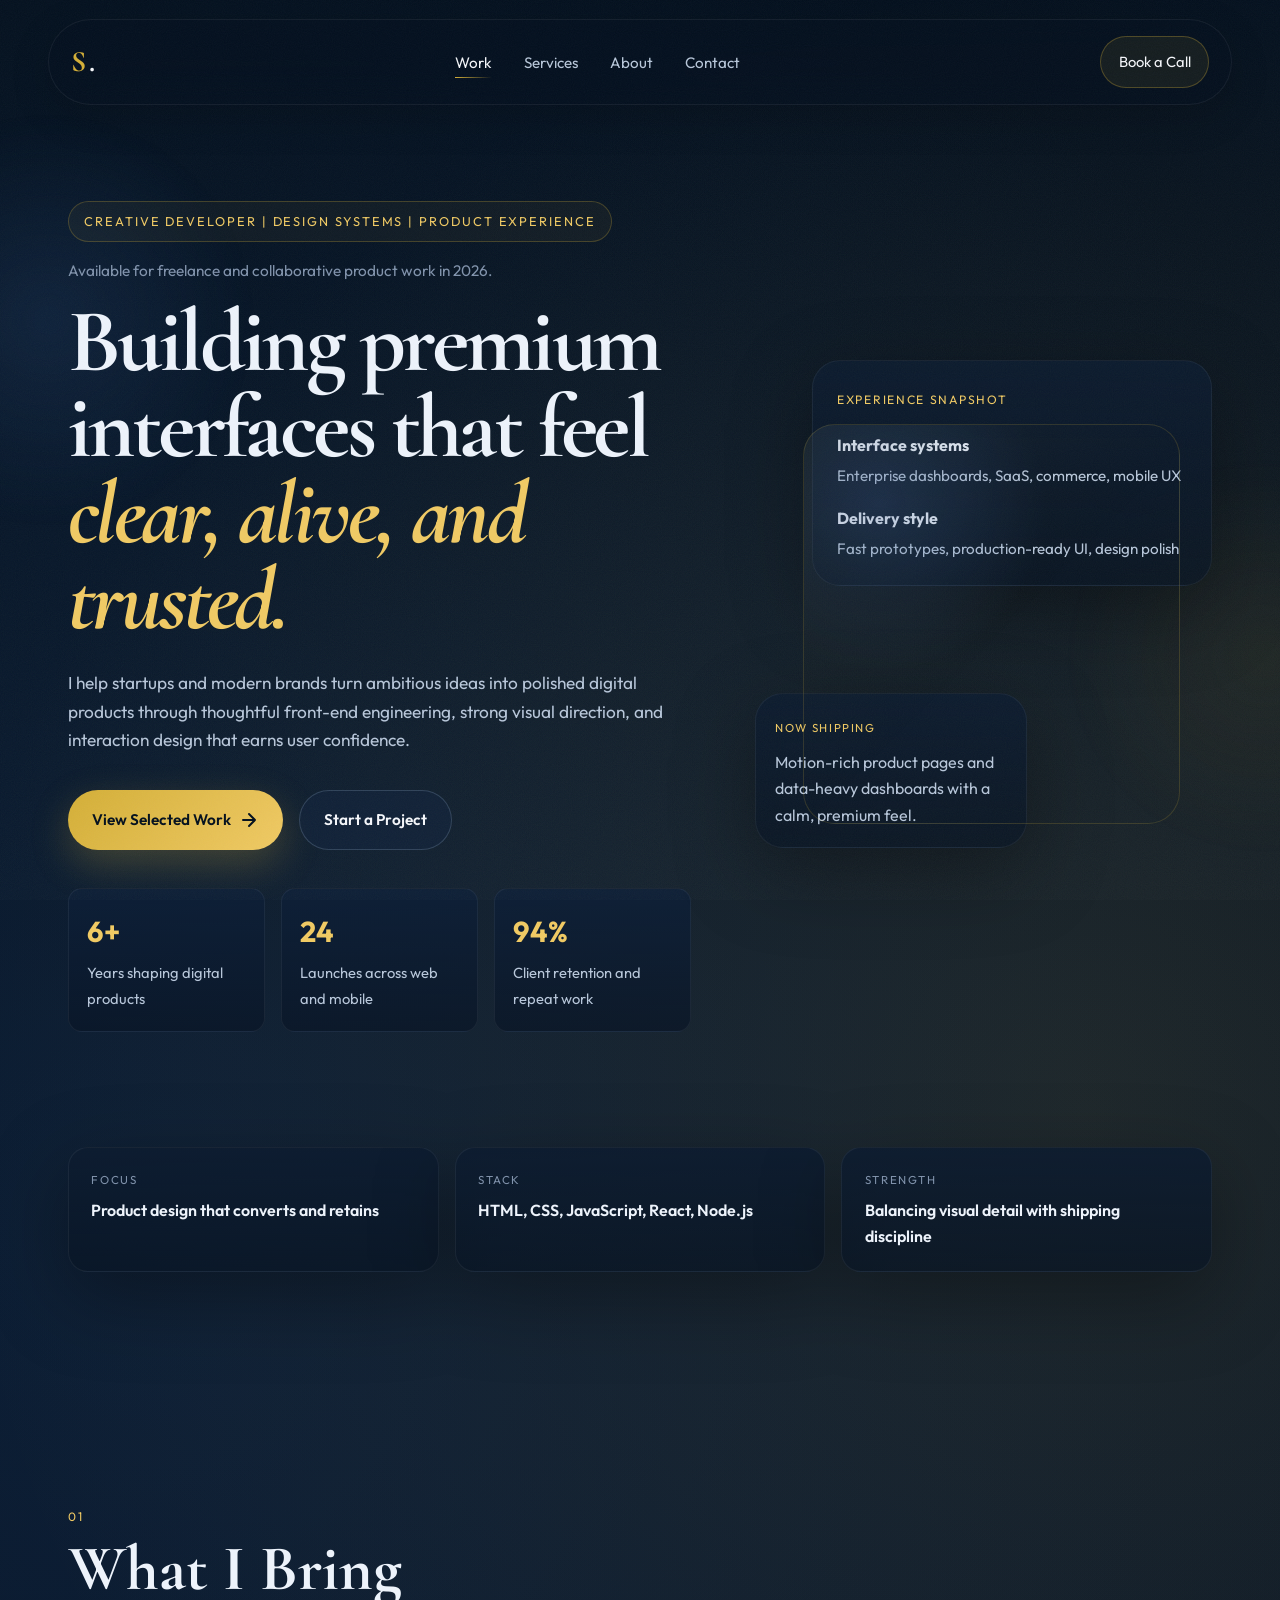
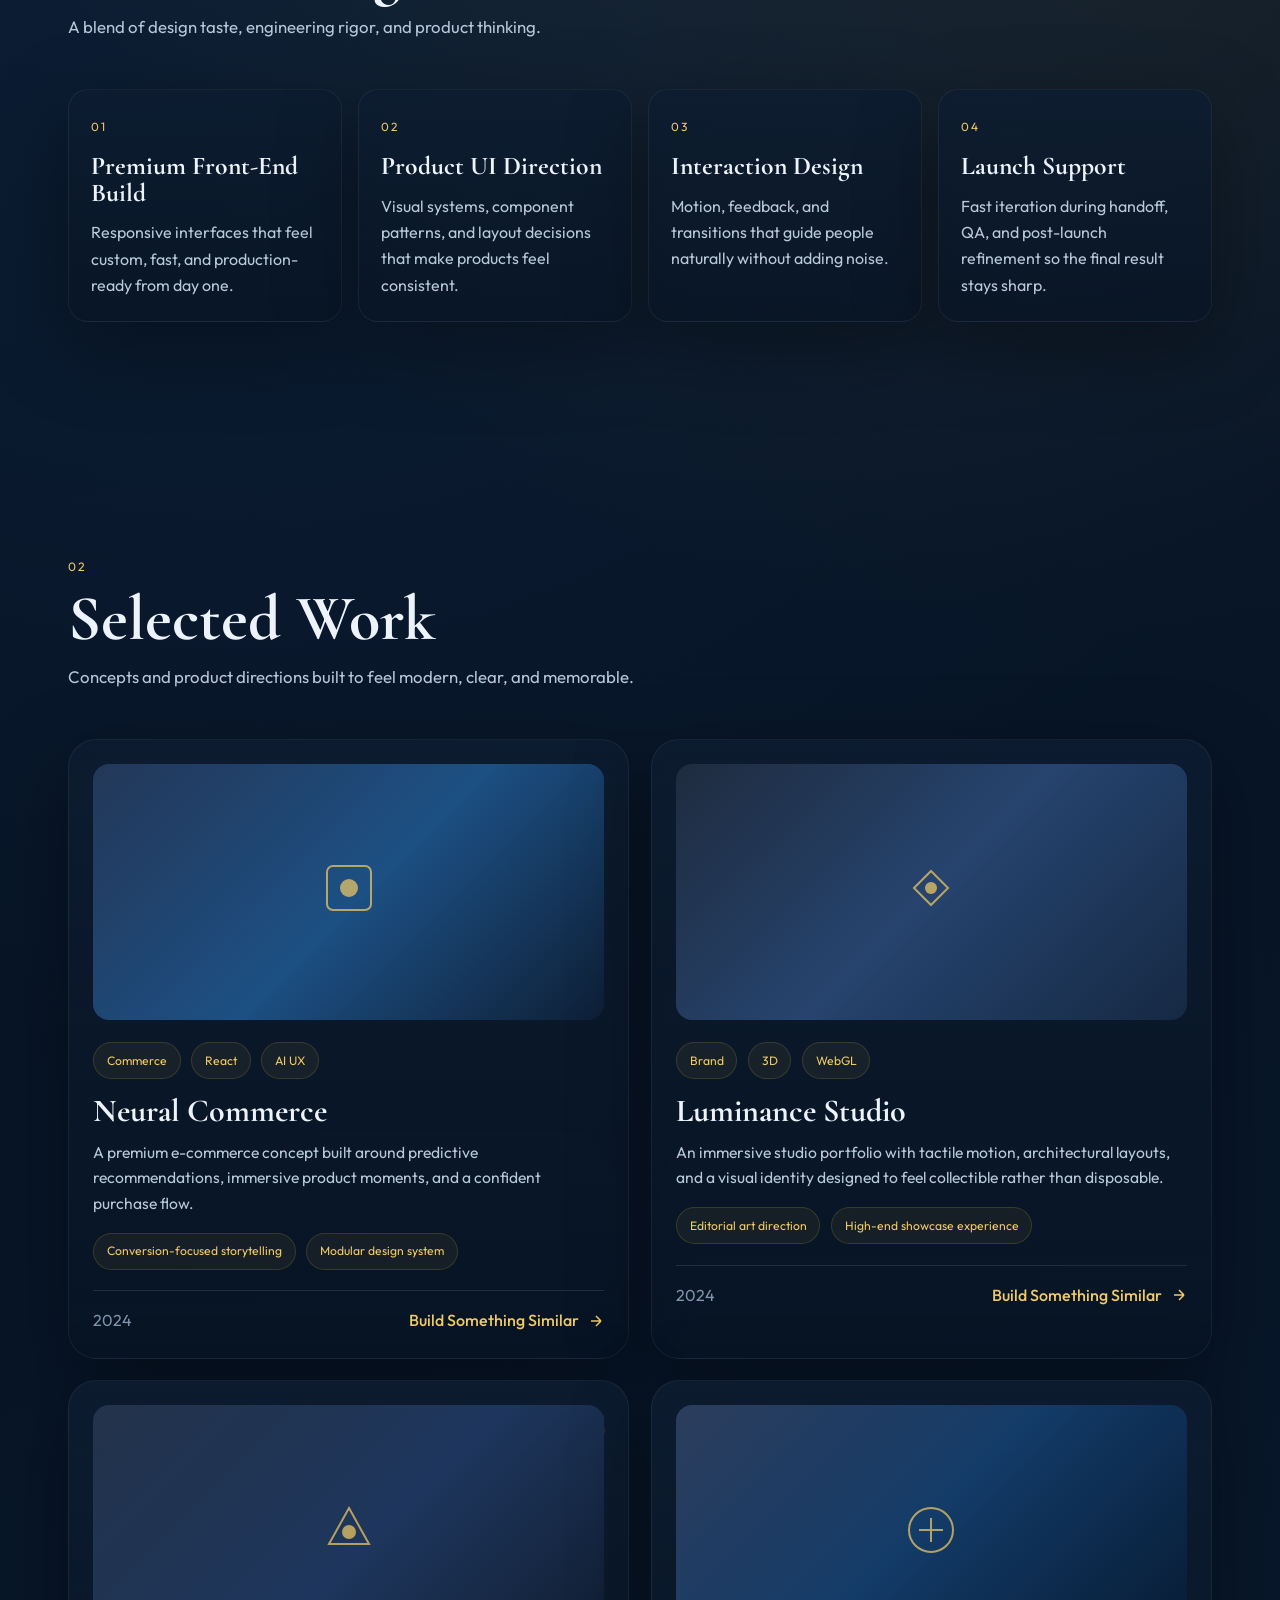
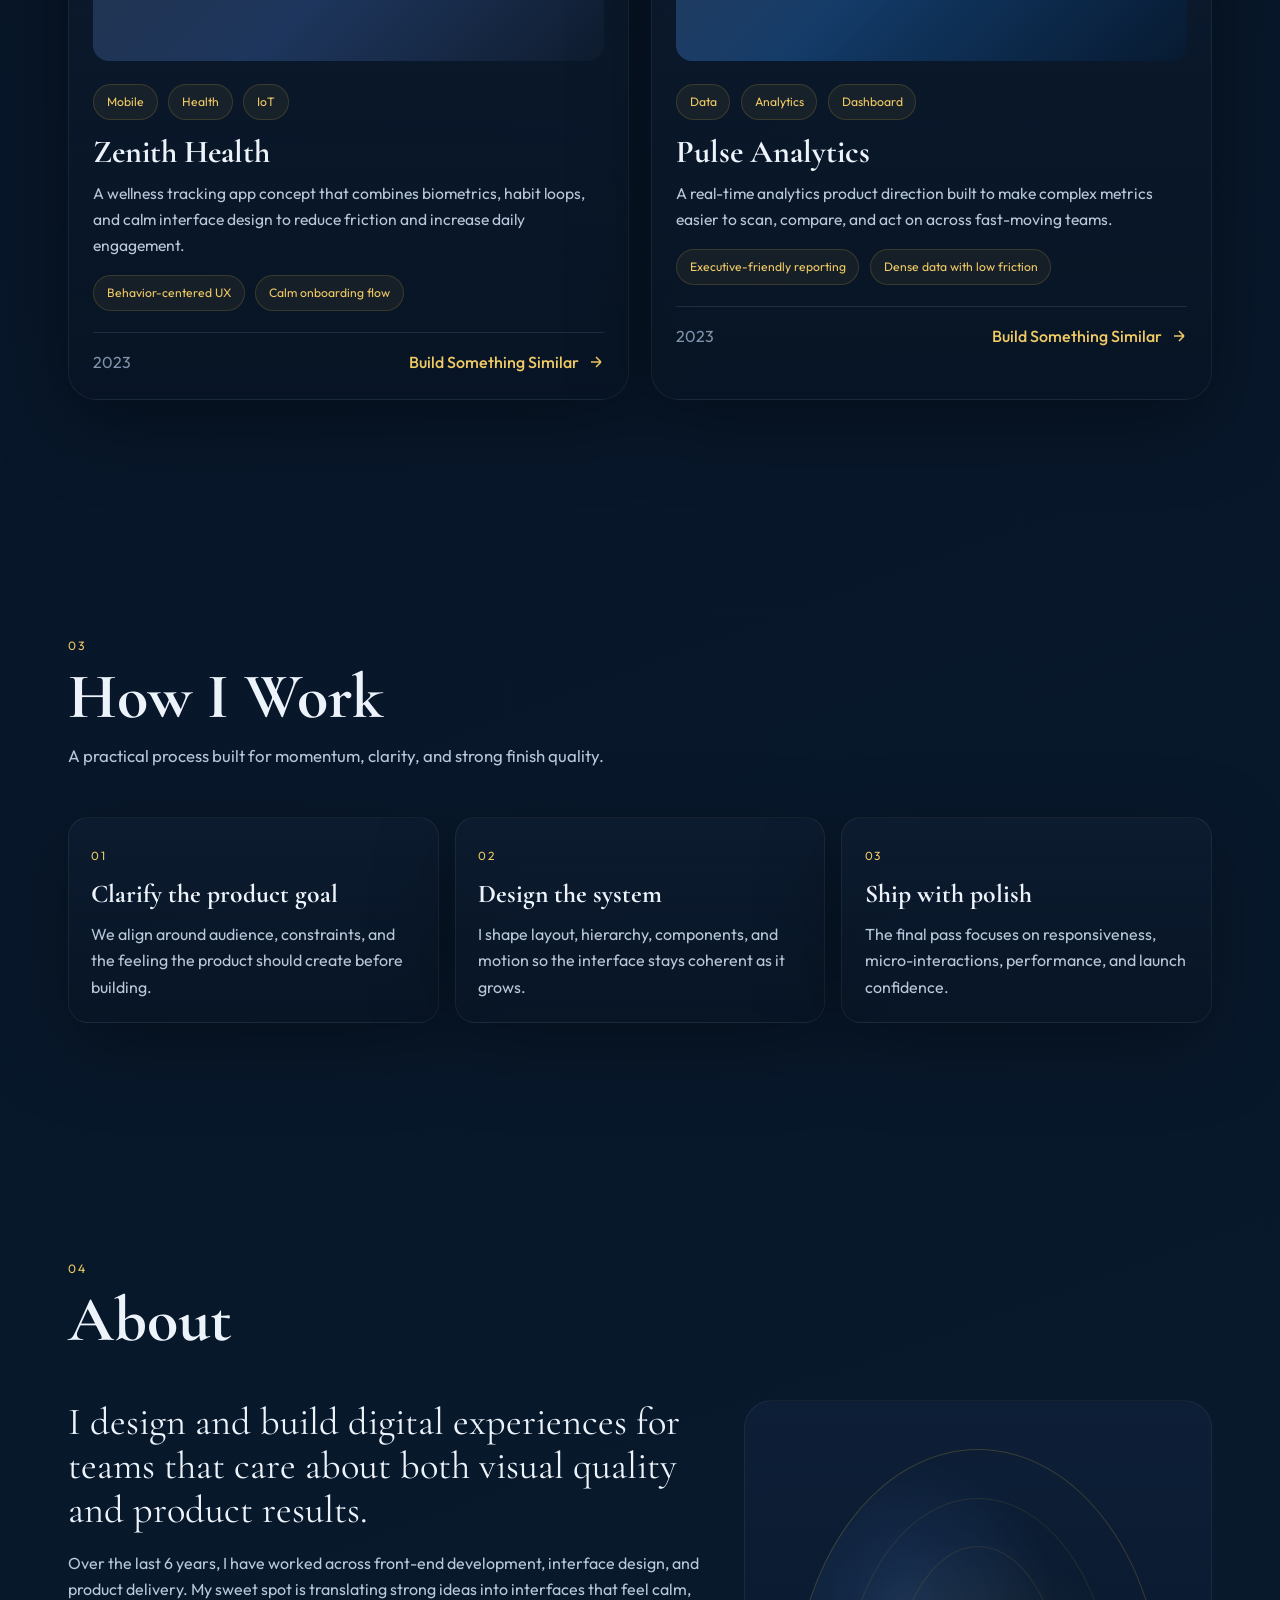
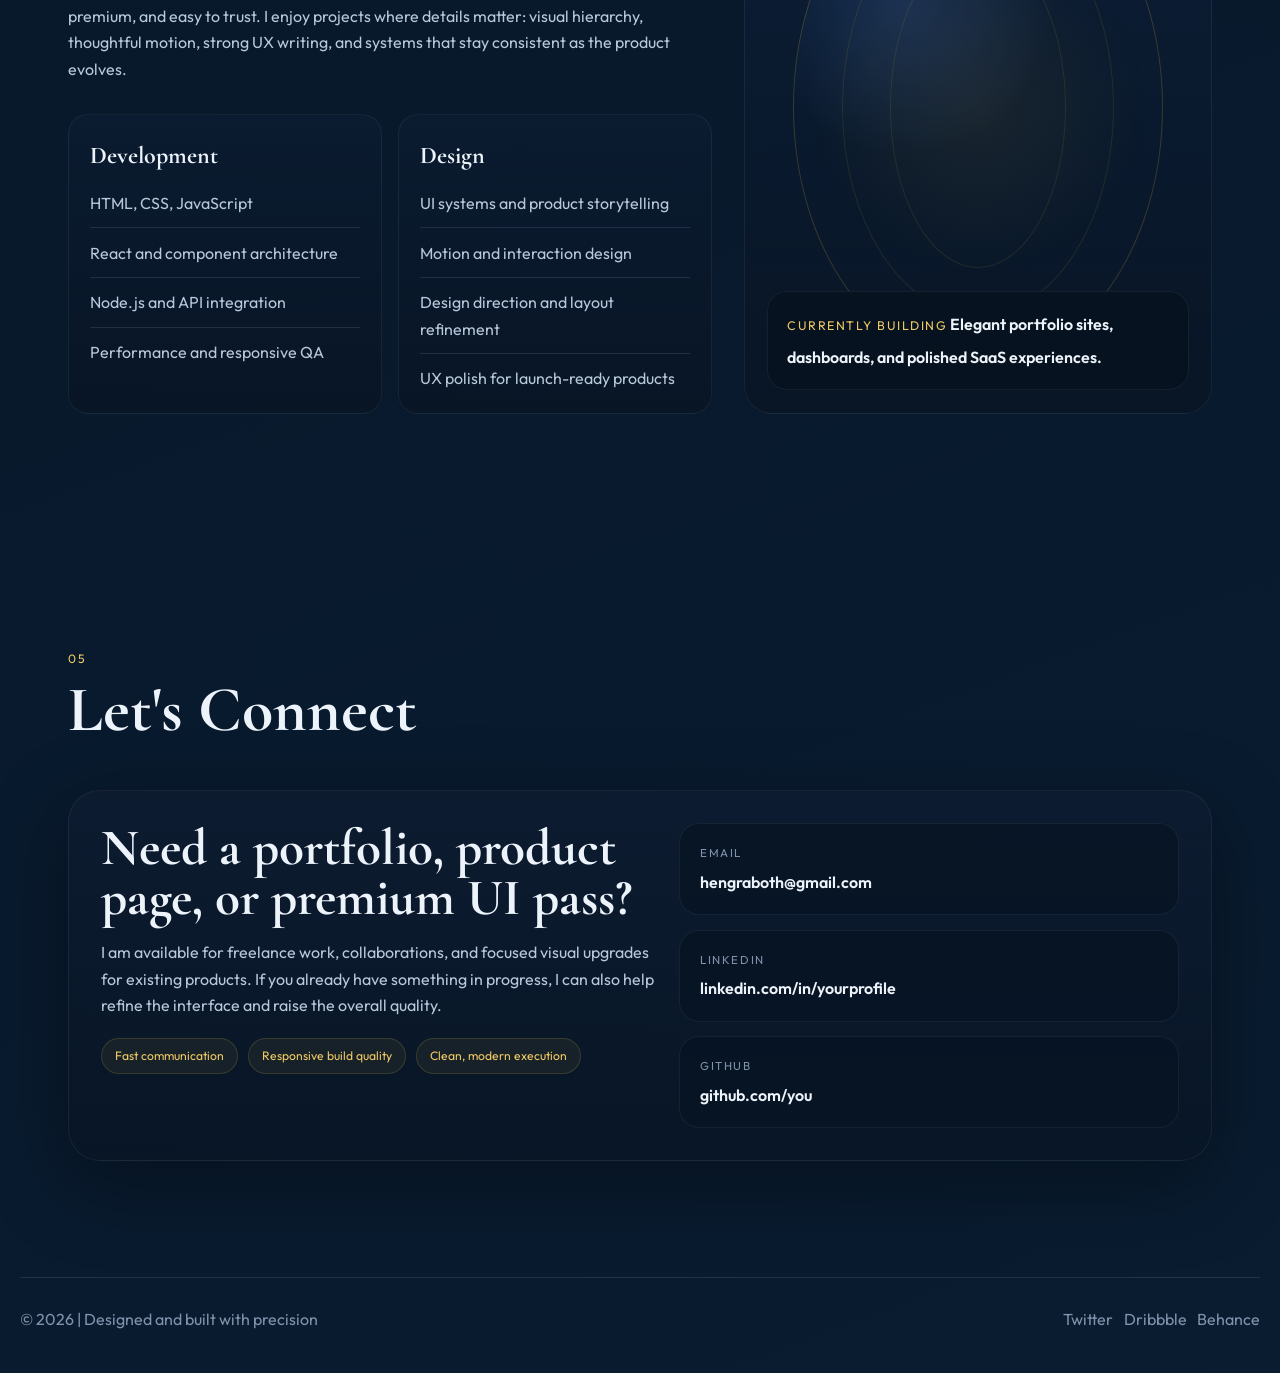
==== index.html @ 54bc2710 "Initial commit" ====
<!DOCTYPE html>
<html lang="en">
<head>
    <meta charset="UTF-8">
    <meta name="viewport" content="width=device-width, initial-scale=1.0">
    <meta
        name="description"
        content="Portfolio for a creative developer focused on premium digital products, visual systems, and high-trust product experiences."
    >
    <title>Portfolio | Creative Developer</title>
    <link rel="stylesheet" href="styles.css">
    <link rel="preconnect" href="https://fonts.googleapis.com">
    <link rel="preconnect" href="https://fonts.gstatic.com" crossorigin>
    <link href="https://fonts.googleapis.com/css2?family=Cormorant+Garamond:wght@400;500;600;700&family=Outfit:wght@300;400;500;600;700&display=swap" rel="stylesheet">
</head>
<body>
    <a class="skip-link" href="#work">Skip to content</a>

    <div class="grain-overlay" aria-hidden="true"></div>
    <div class="cursor-glow" aria-hidden="true"></div>
    <div class="page-orb orb-left" aria-hidden="true"></div>
    <div class="page-orb orb-right" aria-hidden="true"></div>

    <header class="site-header">
        <nav class="nav" aria-label="Primary">
            <a href="#top" class="nav-logo" aria-label="Portfolio home">
                <span class="logo-initial">S</span>
                <span class="logo-dot">.</span>
            </a>
            <ul class="nav-links">
                <li><a href="#work">Work</a></li>
                <li><a href="#services">Services</a></li>
                <li><a href="#about">About</a></li>
                <li><a href="#contact">Contact</a></li>
            </ul>
            <a href="mailto:hello@example.com" class="nav-cta">Book a Call</a>
        </nav>
    </header>

    <main id="top">
        <section class="hero">
            <div class="hero-content">
                <div class="hero-label">Creative Developer | Design Systems | Product Experience</div>
                <p class="hero-kicker">Available for freelance and collaborative product work in 2026.</p>
                <h1 class="hero-title">
                    <span class="title-line">Building premium</span>
                    <span class="title-line">interfaces that feel</span>
                    <span class="title-line title-accent">clear, alive, and trusted.</span>
                </h1>
                <p class="hero-description">
                    I help startups and modern brands turn ambitious ideas into polished digital products
                    through thoughtful front-end engineering, strong visual direction, and interaction design
                    that earns user confidence.
                </p>
                <div class="hero-cta">
                    <a href="#work" class="btn-primary">
                        <span>View Selected Work</span>
                        <svg width="20" height="20" viewBox="0 0 20 20" fill="none" aria-hidden="true">
                            <path d="M4 10H16M16 10L10 4M16 10L10 16" stroke="currentColor" stroke-width="2" stroke-linecap="round"/>
                        </svg>
                    </a>
                    <a href="#contact" class="btn-secondary">Start a Project</a>
                </div>
                <div class="hero-highlights">
                    <div class="hero-stat">
                        <strong class="stat-value" data-count="6">6+</strong>
                        <span class="stat-label">Years shaping digital products</span>
                    </div>
                    <div class="hero-stat">
                        <strong class="stat-value" data-count="24">24</strong>
                        <span class="stat-label">Launches across web and mobile</span>
                    </div>
                    <div class="hero-stat">
                        <strong class="stat-value" data-count="94">94%</strong>
                        <span class="stat-label">Client retention and repeat work</span>
                    </div>
                </div>
            </div>

            <div class="hero-visual" aria-hidden="true">
                <div class="hero-panel panel-main">
                    <span class="panel-label">Experience Snapshot</span>
                    <div class="panel-metrics">
                        <div>
                            <strong>Interface systems</strong>
                            <span>Enterprise dashboards, SaaS, commerce, mobile UX</span>
                        </div>
                        <div>
                            <strong>Delivery style</strong>
                            <span>Fast prototypes, production-ready UI, design polish</span>
                        </div>
                    </div>
                </div>
                <div class="hero-panel panel-note">
                    <span class="note-pill">Now shipping</span>
                    <p>Motion-rich product pages and data-heavy dashboards with a calm, premium feel.</p>
                </div>
                <div class="hero-ring"></div>
            </div>
        </section>

        <section class="trust-strip" aria-label="Proof points">
            <div class="trust-item">
                <span class="trust-label">Focus</span>
                <strong>Product design that converts and retains</strong>
            </div>
            <div class="trust-item">
                <span class="trust-label">Stack</span>
                <strong>HTML, CSS, JavaScript, React, Node.js</strong>
            </div>
            <div class="trust-item">
                <span class="trust-label">Strength</span>
                <strong>Balancing visual detail with shipping discipline</strong>
            </div>
        </section>

        <section id="services" class="services">
            <div class="section-header">
                <span class="section-number">01</span>
                <h2 class="section-title">What I Bring</h2>
                <p class="section-subtitle">A blend of design taste, engineering rigor, and product thinking.</p>
            </div>

            <div class="services-grid">
                <article class="service-card">
                    <span class="service-index">01</span>
                    <h3>Premium Front-End Build</h3>
                    <p>Responsive interfaces that feel custom, fast, and production-ready from day one.</p>
                </article>
                <article class="service-card">
                    <span class="service-index">02</span>
                    <h3>Product UI Direction</h3>
                    <p>Visual systems, component patterns, and layout decisions that make products feel consistent.</p>
                </article>
                <article class="service-card">
                    <span class="service-index">03</span>
                    <h3>Interaction Design</h3>
                    <p>Motion, feedback, and transitions that guide people naturally without adding noise.</p>
                </article>
                <article class="service-card">
                    <span class="service-index">04</span>
                    <h3>Launch Support</h3>
                    <p>Fast iteration during handoff, QA, and post-launch refinement so the final result stays sharp.</p>
                </article>
            </div>
        </section>

        <section id="work" class="projects">
            <div class="section-header">
                <span class="section-number">02</span>
                <h2 class="section-title">Selected Work</h2>
                <p class="section-subtitle">Concepts and product directions built to feel modern, clear, and memorable.</p>
            </div>

            <div class="projects-grid">
                <article class="project-card" data-tilt>
                    <div class="project-spotlight" aria-hidden="true"></div>
                    <div class="project-number">001</div>
                    <div class="project-image">
                        <div class="project-img-placeholder img-gradient-1">
                            <div class="img-overlay" aria-hidden="true">
                                <svg width="68" height="68" viewBox="0 0 68 68" fill="none">
                                    <rect x="12" y="12" width="44" height="44" rx="6" stroke="currentColor" stroke-width="2"/>
                                    <circle cx="34" cy="34" r="9" fill="currentColor"/>
                                </svg>
                            </div>
                        </div>
                    </div>
                    <div class="project-content">
                        <div class="project-tags">
                            <span class="tag">Commerce</span>
                            <span class="tag">React</span>
                            <span class="tag">AI UX</span>
                        </div>
                        <h3 class="project-title">Neural Commerce</h3>
                        <p class="project-description">
                            A premium e-commerce concept built around predictive recommendations, immersive product moments,
                            and a confident purchase flow.
                        </p>
                        <div class="project-impact">
                            <span>Conversion-focused storytelling</span>
                            <span>Modular design system</span>
                        </div>
                        <div class="project-meta">
                            <span class="project-year">2024</span>
                            <a href="#contact" class="project-link">
                                <span>Build Something Similar</span>
                                <svg width="16" height="16" viewBox="0 0 16 16" fill="none" aria-hidden="true">
                                    <path d="M3 8H13M13 8L8 3M13 8L8 13" stroke="currentColor" stroke-width="1.5"/>
                                </svg>
                            </a>
                        </div>
                    </div>
                </article>

                <article class="project-card" data-tilt>
                    <div class="project-spotlight" aria-hidden="true"></div>
                    <div class="project-number">002</div>
                    <div class="project-image">
                        <div class="project-img-placeholder img-gradient-2">
                            <div class="img-overlay" aria-hidden="true">
                                <svg width="68" height="68" viewBox="0 0 68 68" fill="none">
                                    <path d="M17 34L34 17L51 34L34 51L17 34Z" stroke="currentColor" stroke-width="2"/>
                                    <circle cx="34" cy="34" r="6" fill="currentColor"/>
                                </svg>
                            </div>
                        </div>
                    </div>
                    <div class="project-content">
                        <div class="project-tags">
                            <span class="tag">Brand</span>
                            <span class="tag">3D</span>
                            <span class="tag">WebGL</span>
                        </div>
                        <h3 class="project-title">Luminance Studio</h3>
                        <p class="project-description">
                            An immersive studio portfolio with tactile motion, architectural layouts, and a visual identity
                            designed to feel collectible rather than disposable.
                        </p>
                        <div class="project-impact">
                            <span>Editorial art direction</span>
                            <span>High-end showcase experience</span>
                        </div>
                        <div class="project-meta">
                            <span class="project-year">2024</span>
                            <a href="#contact" class="project-link">
                                <span>Build Something Similar</span>
                                <svg width="16" height="16" viewBox="0 0 16 16" fill="none" aria-hidden="true">
                                    <path d="M3 8H13M13 8L8 3M13 8L8 13" stroke="currentColor" stroke-width="1.5"/>
                                </svg>
                            </a>
                        </div>
                    </div>
                </article>

                <article class="project-card" data-tilt>
                    <div class="project-spotlight" aria-hidden="true"></div>
                    <div class="project-number">003</div>
                    <div class="project-image">
                        <div class="project-img-placeholder img-gradient-3">
                            <div class="img-overlay" aria-hidden="true">
                                <svg width="68" height="68" viewBox="0 0 68 68" fill="none">
                                    <polygon points="34,12 54,48 14,48" stroke="currentColor" stroke-width="2" fill="none"/>
                                    <circle cx="34" cy="36" r="7" fill="currentColor"/>
                                </svg>
                            </div>
                        </div>
                    </div>
                    <div class="project-content">
                        <div class="project-tags">
                            <span class="tag">Mobile</span>
                            <span class="tag">Health</span>
                            <span class="tag">IoT</span>
                        </div>
                        <h3 class="project-title">Zenith Health</h3>
                        <p class="project-description">
                            A wellness tracking app concept that combines biometrics, habit loops, and calm interface design
                            to reduce friction and increase daily engagement.
                        </p>
                        <div class="project-impact">
                            <span>Behavior-centered UX</span>
                            <span>Calm onboarding flow</span>
                        </div>
                        <div class="project-meta">
                            <span class="project-year">2023</span>
                            <a href="#contact" class="project-link">
                                <span>Build Something Similar</span>
                                <svg width="16" height="16" viewBox="0 0 16 16" fill="none" aria-hidden="true">
                                    <path d="M3 8H13M13 8L8 3M13 8L8 13" stroke="currentColor" stroke-width="1.5"/>
                                </svg>
                            </a>
                        </div>
                    </div>
                </article>

                <article class="project-card" data-tilt>
                    <div class="project-spotlight" aria-hidden="true"></div>
                    <div class="project-number">004</div>
                    <div class="project-image">
                        <div class="project-img-placeholder img-gradient-4">
                            <div class="img-overlay" aria-hidden="true">
                                <svg width="68" height="68" viewBox="0 0 68 68" fill="none">
                                    <circle cx="34" cy="34" r="22" stroke="currentColor" stroke-width="2"/>
                                    <path d="M22 34H46M34 22V46" stroke="currentColor" stroke-width="2"/>
                                </svg>
                            </div>
                        </div>
                    </div>
                    <div class="project-content">
                        <div class="project-tags">
                            <span class="tag">Data</span>
                            <span class="tag">Analytics</span>
                            <span class="tag">Dashboard</span>
                        </div>
                        <h3 class="project-title">Pulse Analytics</h3>
                        <p class="project-description">
                            A real-time analytics product direction built to make complex metrics easier to scan,
                            compare, and act on across fast-moving teams.
                        </p>
                        <div class="project-impact">
                            <span>Executive-friendly reporting</span>
                            <span>Dense data with low friction</span>
                        </div>
                        <div class="project-meta">
                            <span class="project-year">2023</span>
                            <a href="#contact" class="project-link">
                                <span>Build Something Similar</span>
                                <svg width="16" height="16" viewBox="0 0 16 16" fill="none" aria-hidden="true">
                                    <path d="M3 8H13M13 8L8 3M13 8L8 13" stroke="currentColor" stroke-width="1.5"/>
                                </svg>
                            </a>
                        </div>
                    </div>
                </article>
            </div>
        </section>

        <section class="process">
            <div class="section-header">
                <span class="section-number">03</span>
                <h2 class="section-title">How I Work</h2>
                <p class="section-subtitle">A practical process built for momentum, clarity, and strong finish quality.</p>
            </div>

            <div class="process-grid">
                <article class="process-step">
                    <span class="process-number">01</span>
                    <h3>Clarify the product goal</h3>
                    <p>We align around audience, constraints, and the feeling the product should create before building.</p>
                </article>
                <article class="process-step">
                    <span class="process-number">02</span>
                    <h3>Design the system</h3>
                    <p>I shape layout, hierarchy, components, and motion so the interface stays coherent as it grows.</p>
                </article>
                <article class="process-step">
                    <span class="process-number">03</span>
                    <h3>Ship with polish</h3>
                    <p>The final pass focuses on responsiveness, micro-interactions, performance, and launch confidence.</p>
                </article>
            </div>
        </section>

        <section id="about" class="about">
            <div class="section-header">
                <span class="section-number">04</span>
                <h2 class="section-title">About</h2>
            </div>

            <div class="about-content">
                <div class="about-text">
                    <p class="about-intro">
                        I design and build digital experiences for teams that care about both visual quality and product results.
                    </p>
                    <p class="about-body">
                        Over the last 6 years, I have worked across front-end development, interface design, and product delivery.
                        My sweet spot is translating strong ideas into interfaces that feel calm, premium, and easy to trust.
                        I enjoy projects where details matter: visual hierarchy, thoughtful motion, strong UX writing, and systems
                        that stay consistent as the product evolves.
                    </p>
                    <div class="about-skills">
                        <div class="skill-category">
                            <h3>Development</h3>
                            <ul>
                                <li>HTML, CSS, JavaScript</li>
                                <li>React and component architecture</li>
                                <li>Node.js and API integration</li>
                                <li>Performance and responsive QA</li>
                            </ul>
                        </div>
                        <div class="skill-category">
                            <h3>Design</h3>
                            <ul>
                                <li>UI systems and product storytelling</li>
                                <li>Motion and interaction design</li>
                                <li>Design direction and layout refinement</li>
                                <li>UX polish for launch-ready products</li>
                            </ul>
                        </div>
                    </div>
                </div>
                <div class="about-visual" aria-hidden="true">
                    <div class="about-decoration"></div>
                    <div class="about-note">
                        <span>Currently building</span>
                        <strong>Elegant portfolio sites, dashboards, and polished SaaS experiences.</strong>
                    </div>
                </div>
            </div>
        </section>

        <section id="contact" class="contact">
            <div class="section-header">
                <span class="section-number">05</span>
                <h2 class="section-title">Let&apos;s Connect</h2>
            </div>

            <div class="contact-shell">
                <div class="contact-content">
                    <div class="contact-text">
                        <h3 class="contact-headline">Need a portfolio, product page, or premium UI pass?</h3>
                        <p class="contact-description">
                            I am available for freelance work, collaborations, and focused visual upgrades for existing products.
                            If you already have something in progress, I can also help refine the interface and raise the overall quality.
                        </p>
                        <div class="contact-badges">
                            <span>Fast communication</span>
                            <span>Responsive build quality</span>
                            <span>Clean, modern execution</span>
                        </div>
                    </div>

                    <div class="contact-links">
                        <a href="mailto:hello@example.com" class="contact-link">
                            <span class="contact-label">Email</span>
                            <span class="contact-value">hengraboth@gmail.com</span>
                        </a>
                        <a href="https://www.linkedin.com/" class="contact-link" target="_blank" rel="noreferrer">
                            <span class="contact-label">LinkedIn</span>
                            <span class="contact-value">linkedin.com/in/yourprofile</span>
                        </a>
                        <a href="https://github.com/" class="contact-link" target="_blank" rel="noreferrer">
                            <span class="contact-label">GitHub</span>
                            <span class="contact-value">github.com/you</span>
                        </a>
                    </div>
                </div>
            </div>
        </section>
    </main>

    <footer class="footer">
        <div class="footer-content">
            <p class="footer-text">
                &copy; <span id="currentYear">2026</span> | Designed and built with precision
            </p>
            <div class="footer-links">
                <a href="https://x.com/" target="_blank" rel="noreferrer">Twitter</a>
                <a href="https://dribbble.com/" target="_blank" rel="noreferrer">Dribbble</a>
                <a href="https://www.behance.net/" target="_blank" rel="noreferrer">Behance</a>
            </div>
        </div>
    </footer>

    <script src="app.js"></script>
</body>
</html>
---- styles.css ----
:root {
    --navy-deepest: #04101d;
    --navy-dark: #0a1728;
    --navy-mid: #10233f;
    --navy-light: #183760;
    --navy-lighter: #295084;
    --gold: #d4af37;
    --gold-light: #f0ca64;
    --gold-soft: rgba(212, 175, 55, 0.18);
    --white: #f5f7fb;
    --text-primary: #edf3fb;
    --text-secondary: #b8c7da;
    --text-tertiary: #8193ac;
    --line: rgba(121, 147, 182, 0.2);
    --panel: rgba(8, 21, 38, 0.72);
    --panel-strong: rgba(12, 28, 49, 0.88);
    --shadow: 0 24px 80px rgba(0, 0, 0, 0.34);
    --radius-lg: 28px;
    --radius-md: 20px;
    --radius-sm: 14px;
    --container-max: 1240px;
    --section-padding: clamp(4.5rem, 9vw, 8rem);
    --ease-smooth: cubic-bezier(0.22, 1, 0.36, 1);
}

* {
    box-sizing: border-box;
    margin: 0;
    padding: 0;
}

html {
    scroll-behavior: smooth;
}

body {
    font-family: "Outfit", sans-serif;
    color: var(--text-primary);
    background:
        radial-gradient(circle at 15% 20%, rgba(41, 80, 132, 0.22), transparent 28%),
        radial-gradient(circle at 85% 18%, rgba(212, 175, 55, 0.12), transparent 22%),
        linear-gradient(160deg, #04101d 0%, #071426 36%, #091c30 100%);
    min-height: 100vh;
    line-height: 1.65;
    overflow-x: hidden;
}

::selection {
    background: rgba(212, 175, 55, 0.28);
    color: var(--white);
}

a {
    color: inherit;
}

a:focus-visible,
button:focus-visible {
    outline: 2px solid var(--gold-light);
    outline-offset: 4px;
}

.skip-link {
    position: absolute;
    top: 1rem;
    left: 1rem;
    transform: translateY(-200%);
    transition: transform 0.2s var(--ease-smooth);
    z-index: 1001;
    text-decoration: none;
    background: var(--gold-light);
    color: var(--navy-deepest);
    padding: 0.75rem 1rem;
    border-radius: 999px;
    font-weight: 700;
}

.skip-link:focus {
    transform: translateY(0);
}

.grain-overlay {
    position: fixed;
    inset: 0;
    pointer-events: none;
    z-index: 1000;
    opacity: 0.04;
    background-image: url("data:image/svg+xml,%3Csvg viewBox='0 0 400 400' xmlns='http://www.w3.org/2000/svg'%3E%3Cfilter id='noiseFilter'%3E%3CfeTurbulence type='fractalNoise' baseFrequency='2.1' numOctaves='4' stitchTiles='stitch'/%3E%3C/filter%3E%3Crect width='100%25' height='100%25' filter='url(%23noiseFilter)'/%3E%3C/svg%3E");
    animation: grain 8s steps(10) infinite;
}

.cursor-glow {
    position: fixed;
    width: 8rem;
    height: 8rem;
    pointer-events: none;
    z-index: 999;
    transform: translate(-50%, -50%);
    opacity: 0;
    transition: opacity 0.3s var(--ease-smooth);
    background: radial-gradient(circle, rgba(212, 175, 55, 0.11) 0%, transparent 68%);
}

body:hover .cursor-glow {
    opacity: 1;
}

.page-orb {
    position: fixed;
    z-index: 0;
    width: 26rem;
    aspect-ratio: 1;
    border-radius: 50%;
    filter: blur(12px);
    opacity: 0.38;
    pointer-events: none;
}

.orb-left {
    top: 7rem;
    left: -10rem;
    background: radial-gradient(circle, rgba(64, 109, 178, 0.42) 0%, transparent 70%);
}

.orb-right {
    top: 28rem;
    right: -12rem;
    background: radial-gradient(circle, rgba(212, 175, 55, 0.18) 0%, transparent 70%);
}

.site-header,
main,
.footer {
    position: relative;
    z-index: 1;
}

.site-header {
    padding: 1.2rem clamp(1.25rem, 4vw, 3rem) 0;
}

.nav {
    max-width: var(--container-max);
    margin: 0 auto;
    display: flex;
    align-items: center;
    justify-content: space-between;
    gap: 1.5rem;
    padding: 1rem 1.35rem;
    border: 1px solid rgba(255, 255, 255, 0.06);
    border-radius: 999px;
    background: rgba(6, 17, 31, 0.62);
    backdrop-filter: blur(18px);
    box-shadow: 0 12px 40px rgba(0, 0, 0, 0.16);
}

.nav-logo {
    display: inline-flex;
    align-items: center;
    gap: 0.2rem;
    text-decoration: none;
    font-family: "Cormorant Garamond", serif;
    font-size: 1.85rem;
    font-weight: 700;
}

.logo-initial {
    color: var(--gold);
}

.logo-dot {
    color: var(--white);
}

.nav-links {
    list-style: none;
    display: flex;
    gap: 2rem;
    align-items: center;
}

.nav-links a {
    position: relative;
    color: var(--text-secondary);
    text-decoration: none;
    font-size: 0.95rem;
    transition: color 0.2s ease;
}

.nav-links a::after {
    content: "";
    position: absolute;
    left: 0;
    bottom: -0.35rem;
    width: 100%;
    height: 1px;
    transform: scaleX(0);
    transform-origin: left;
    transition: transform 0.25s var(--ease-smooth);
    background: linear-gradient(90deg, var(--gold), transparent);
}

.nav-links a:hover,
.nav-links a.is-active {
    color: var(--white);
}

.nav-links a:hover::after,
.nav-links a.is-active::after,
.nav-links a:focus-visible::after {
    transform: scaleX(1);
}

.nav-cta,
.btn-primary,
.btn-secondary {
    display: inline-flex;
    align-items: center;
    justify-content: center;
    gap: 0.5rem;
    border-radius: 999px;
    text-decoration: none;
    transition: transform 0.25s var(--ease-smooth), border-color 0.25s ease, background 0.25s ease, box-shadow 0.25s ease;
}

.nav-cta {
    padding: 0.8rem 1.1rem;
    border: 1px solid rgba(212, 175, 55, 0.3);
    color: var(--white);
    background: rgba(212, 175, 55, 0.08);
    font-size: 0.92rem;
}

.nav-cta:hover {
    transform: translateY(-2px);
    background: rgba(212, 175, 55, 0.14);
}

main {
    max-width: var(--container-max);
    margin: 0 auto;
}

section {
    padding: var(--section-padding) clamp(1.25rem, 4vw, 3rem);
}

.hero {
    min-height: calc(100vh - 6rem);
    display: grid;
    grid-template-columns: minmax(0, 1.2fr) minmax(18rem, 0.88fr);
    align-items: center;
    gap: clamp(2rem, 5vw, 4.5rem);
    padding-top: clamp(3rem, 8vw, 6rem);
}

.hero-content {
    max-width: 46rem;
}

.hero-label,
.hero-kicker {
    animation: fadeUp 0.85s var(--ease-smooth) both;
}

.hero-label {
    display: inline-flex;
    align-items: center;
    gap: 0.5rem;
    padding: 0.55rem 0.95rem;
    border: 1px solid rgba(212, 175, 55, 0.26);
    border-radius: 999px;
    font-size: 0.8rem;
    letter-spacing: 0.15em;
    text-transform: uppercase;
    color: var(--gold-light);
    background: rgba(212, 175, 55, 0.05);
    margin-bottom: 1rem;
}

.hero-kicker {
    color: var(--text-tertiary);
    margin-bottom: 1rem;
    font-size: 0.96rem;
}

.hero-title {
    font-family: "Cormorant Garamond", serif;
    font-size: clamp(3.25rem, 7vw, 6.6rem);
    line-height: 0.96;
    letter-spacing: -0.04em;
    margin-bottom: 1.65rem;
}

.title-line {
    display: block;
    animation: fadeUp 0.9s var(--ease-smooth) both;
}

.title-line:nth-child(2) {
    animation-delay: 0.08s;
}

.title-line:nth-child(3) {
    animation-delay: 0.16s;
}

.title-accent {
    color: var(--gold-light);
    font-style: italic;
}

.hero-description {
    max-width: 40rem;
    color: var(--text-secondary);
    font-size: 1.08rem;
    margin-bottom: 2.2rem;
    animation: fadeUp 1s var(--ease-smooth) 0.22s both;
}

.hero-cta {
    display: flex;
    flex-wrap: wrap;
    gap: 1rem;
    margin-bottom: 2.4rem;
    animation: fadeUp 1s var(--ease-smooth) 0.3s both;
}

.btn-primary,
.btn-secondary {
    padding: 1rem 1.5rem;
    font-size: 0.96rem;
    font-weight: 600;
}

.btn-primary {
    background: linear-gradient(135deg, var(--gold) 0%, var(--gold-light) 100%);
    color: var(--navy-deepest);
    box-shadow: 0 14px 38px rgba(212, 175, 55, 0.25);
}

.btn-primary:hover {
    transform: translateY(-2px);
    box-shadow: 0 18px 42px rgba(212, 175, 55, 0.35);
}

.btn-secondary {
    border: 1px solid rgba(123, 147, 172, 0.3);
    background: rgba(18, 37, 64, 0.5);
    color: var(--white);
}

.btn-secondary:hover {
    transform: translateY(-2px);
    border-color: rgba(212, 175, 55, 0.35);
    background: rgba(212, 175, 55, 0.08);
}

.hero-highlights {
    display: grid;
    grid-template-columns: repeat(3, minmax(0, 1fr));
    gap: 1rem;
    animation: fadeUp 1.05s var(--ease-smooth) 0.4s both;
}

.hero-stat {
    padding: 1.2rem 1.1rem;
    border-radius: var(--radius-sm);
    border: 1px solid rgba(255, 255, 255, 0.06);
    background: linear-gradient(180deg, rgba(14, 32, 57, 0.82), rgba(9, 21, 38, 0.68));
}

.stat-value {
    display: block;
    margin-bottom: 0.2rem;
    font-size: 1.8rem;
    font-weight: 700;
    color: var(--gold-light);
}

.stat-label {
    color: var(--text-secondary);
    font-size: 0.92rem;
}

.hero-visual {
    position: relative;
    min-height: 34rem;
}

.hero-panel,
.service-card,
.project-card,
.process-step,
.contact-shell,
.trust-item {
    border: 1px solid rgba(255, 255, 255, 0.06);
    background: linear-gradient(180deg, rgba(13, 28, 48, 0.88), rgba(8, 20, 35, 0.7));
    box-shadow: var(--shadow);
}

.hero-panel {
    position: absolute;
    border-radius: var(--radius-lg);
    backdrop-filter: blur(16px);
}

.panel-main {
    top: 1rem;
    right: 0;
    width: min(100%, 25rem);
    padding: 1.5rem;
}

.panel-label,
.note-pill,
.trust-label,
.section-number,
.service-index,
.process-number,
.contact-label {
    letter-spacing: 0.14em;
    text-transform: uppercase;
}

.panel-label {
    color: var(--gold-light);
    font-size: 0.76rem;
}

.panel-metrics {
    display: grid;
    gap: 1rem;
    margin-top: 1.25rem;
}

.panel-metrics strong {
    display: block;
    margin-bottom: 0.25rem;
    font-size: 1rem;
}

.panel-metrics span {
    color: var(--text-secondary);
    font-size: 0.95rem;
}

.panel-note {
    left: 0;
    bottom: 2.5rem;
    width: min(100%, 17rem);
    padding: 1.2rem;
}

.note-pill {
    display: inline-flex;
    margin-bottom: 0.75rem;
    font-size: 0.72rem;
    color: var(--gold-light);
}

.panel-note p {
    color: var(--text-secondary);
}

.hero-ring {
    position: absolute;
    inset: 5rem 2rem 4rem 3rem;
    border-radius: 32px;
    border: 1px solid rgba(212, 175, 55, 0.18);
    background:
        linear-gradient(135deg, rgba(212, 175, 55, 0.04), transparent 55%),
        radial-gradient(circle at 20% 20%, rgba(54, 93, 154, 0.28), transparent 38%);
}

.trust-strip {
    padding-top: 0;
    display: grid;
    grid-template-columns: repeat(3, minmax(0, 1fr));
    gap: 1rem;
}

.trust-item {
    border-radius: var(--radius-md);
    padding: 1.35rem 1.4rem;
}

.trust-label {
    display: block;
    margin-bottom: 0.5rem;
    color: var(--text-tertiary);
    font-size: 0.72rem;
}

.trust-item strong {
    font-size: 1rem;
    font-weight: 600;
}

.section-header {
    max-width: 40rem;
    margin-bottom: 3rem;
}

.section-number {
    display: inline-block;
    margin-bottom: 0.65rem;
    color: var(--gold-light);
    font-size: 0.76rem;
}

.section-title {
    font-family: "Cormorant Garamond", serif;
    font-size: clamp(2.8rem, 5vw, 4.4rem);
    line-height: 0.98;
    margin-bottom: 0.8rem;
}

.section-subtitle {
    color: var(--text-secondary);
    font-size: 1.05rem;
}

.services-grid,
.process-grid {
    display: grid;
    grid-template-columns: repeat(4, minmax(0, 1fr));
    gap: 1rem;
}

.service-card,
.process-step {
    border-radius: var(--radius-md);
    padding: 1.4rem;
}

.service-index,
.process-number {
    display: inline-block;
    margin-bottom: 1rem;
    font-size: 0.74rem;
    color: var(--gold-light);
}

.service-card h3,
.process-step h3,
.contact-headline,
.project-title {
    font-family: "Cormorant Garamond", serif;
}

.service-card h3,
.process-step h3 {
    font-size: 1.6rem;
    line-height: 1.05;
    margin-bottom: 0.8rem;
}

.service-card p,
.process-step p,
.contact-description,
.about-body,
.project-description {
    color: var(--text-secondary);
}

.projects-grid {
    display: grid;
    grid-template-columns: repeat(2, minmax(0, 1fr));
    gap: 1.35rem;
}

.project-card {
    position: relative;
    border-radius: var(--radius-lg);
    padding: 1.5rem;
    overflow: hidden;
    transform-style: preserve-3d;
    transition: transform 0.35s var(--ease-smooth), border-color 0.3s ease, box-shadow 0.3s ease;
}

.project-card:hover {
    transform: translateY(-8px);
    border-color: rgba(212, 175, 55, 0.28);
    box-shadow: 0 28px 80px rgba(0, 0, 0, 0.4);
}

.project-spotlight {
    position: absolute;
    width: 26rem;
    height: 26rem;
    opacity: 0;
    pointer-events: none;
    z-index: 1;
    background: radial-gradient(circle, rgba(212, 175, 55, 0.18) 0%, transparent 60%);
    transition: opacity 0.25s ease;
}

.project-card:hover .project-spotlight {
    opacity: 1;
}

.project-number {
    position: absolute;
    top: 1rem;
    right: 1.35rem;
    font-size: 2.6rem;
    line-height: 1;
    font-family: "Cormorant Garamond", serif;
    color: rgba(212, 175, 55, 0.11);
}

.project-image,
.project-content {
    position: relative;
    z-index: 2;
}

.project-image {
    margin-bottom: 1.4rem;
}

.project-img-placeholder {
    height: 16rem;
    border-radius: calc(var(--radius-md) - 4px);
    display: grid;
    place-items: center;
    position: relative;
    overflow: hidden;
}

.project-img-placeholder::before {
    content: "";
    position: absolute;
    inset: 0;
    background: linear-gradient(135deg, rgba(255, 255, 255, 0.08), transparent 55%);
}

.img-gradient-1 {
    background: linear-gradient(135deg, #11274a, #1c4f83 52%, #0e1f36);
}

.img-gradient-2 {
    background: linear-gradient(135deg, #0c1a2f, #25436e 50%, #162943);
}

.img-gradient-3 {
    background: linear-gradient(135deg, #10223b, #1e365d 54%, #0f1c2f);
}

.img-gradient-4 {
    background: linear-gradient(135deg, #1a2d4f, #123a67 48%, #071a31);
}

.img-overlay {
    color: var(--gold-light);
    opacity: 0.72;
    transition: transform 0.35s var(--ease-smooth), opacity 0.35s ease;
}

.project-card:hover .img-overlay {
    transform: scale(1.08);
    opacity: 1;
}

.project-tags,
.project-impact,
.contact-badges,
.footer-links {
    display: flex;
    flex-wrap: wrap;
    gap: 0.65rem;
}

.tag,
.project-impact span,
.contact-badges span {
    border-radius: 999px;
    padding: 0.45rem 0.8rem;
    font-size: 0.76rem;
    border: 1px solid rgba(212, 175, 55, 0.18);
    background: rgba(212, 175, 55, 0.07);
    color: var(--gold-light);
}

.project-tags {
    margin-bottom: 1rem;
}

.project-title {
    font-size: 2rem;
    line-height: 1;
    margin-bottom: 0.8rem;
}

.project-description {
    margin-bottom: 1rem;
    font-size: 0.98rem;
}

.project-impact {
    margin-bottom: 1.3rem;
}

.project-meta {
    display: flex;
    align-items: center;
    justify-content: space-between;
    gap: 1rem;
    padding-top: 1rem;
    border-top: 1px solid var(--line);
}

.project-year {
    color: var(--text-tertiary);
}

.project-link {
    display: inline-flex;
    align-items: center;
    gap: 0.55rem;
    text-decoration: none;
    color: var(--gold-light);
    font-weight: 500;
}

.project-link svg {
    transition: transform 0.25s var(--ease-smooth);
}

.project-link:hover svg {
    transform: translateX(3px);
}

.process-grid {
    grid-template-columns: repeat(3, minmax(0, 1fr));
}

.about-content {
    display: grid;
    grid-template-columns: minmax(0, 1.1fr) minmax(16rem, 0.8fr);
    gap: 2rem;
    align-items: stretch;
}

.about-intro {
    font-family: "Cormorant Garamond", serif;
    font-size: clamp(1.9rem, 3vw, 2.6rem);
    line-height: 1.15;
    margin-bottom: 1.1rem;
}

.about-body {
    max-width: 42rem;
    margin-bottom: 2rem;
    font-size: 1rem;
}

.about-skills {
    display: grid;
    grid-template-columns: repeat(2, minmax(0, 1fr));
    gap: 1rem;
}

.skill-category {
    padding: 1.3rem;
    border-radius: var(--radius-md);
    border: 1px solid rgba(255, 255, 255, 0.06);
    background: linear-gradient(180deg, rgba(12, 28, 49, 0.82), rgba(8, 20, 35, 0.72));
}

.skill-category h3 {
    font-family: "Cormorant Garamond", serif;
    font-size: 1.5rem;
    margin-bottom: 0.9rem;
}

.skill-category ul {
    list-style: none;
    display: grid;
    gap: 0.7rem;
}

.skill-category li {
    color: var(--text-secondary);
    padding-bottom: 0.7rem;
    border-bottom: 1px solid var(--line);
}

.skill-category li:last-child {
    border-bottom: none;
    padding-bottom: 0;
}

.about-visual {
    position: relative;
    min-height: 30rem;
    border-radius: var(--radius-lg);
    border: 1px solid rgba(255, 255, 255, 0.06);
    background: linear-gradient(180deg, rgba(14, 32, 57, 0.86), rgba(8, 20, 35, 0.72));
    overflow: hidden;
}

.about-decoration {
    position: absolute;
    inset: 3rem;
    border-radius: 50%;
    border: 1px solid rgba(212, 175, 55, 0.22);
    background:
        radial-gradient(circle at center, rgba(212, 175, 55, 0.08), transparent 54%),
        radial-gradient(circle at 30% 30%, rgba(59, 103, 168, 0.28), transparent 34%);
    animation: rotate 24s linear infinite;
}

.about-decoration::before,
.about-decoration::after {
    content: "";
    position: absolute;
    border-radius: 50%;
    border: 1px solid rgba(212, 175, 55, 0.12);
}

.about-decoration::before {
    inset: 3rem;
}

.about-decoration::after {
    inset: 6rem;
}

.about-note {
    position: absolute;
    left: 1.4rem;
    right: 1.4rem;
    bottom: 1.4rem;
    padding: 1.2rem;
    border-radius: var(--radius-md);
    border: 1px solid rgba(255, 255, 255, 0.06);
    background: rgba(7, 18, 31, 0.8);
    backdrop-filter: blur(12px);
}

.about-note span {
    display: inline-block;
    margin-bottom: 0.45rem;
    color: var(--gold-light);
    font-size: 0.78rem;
    letter-spacing: 0.12em;
    text-transform: uppercase;
}

.about-note strong {
    font-weight: 600;
    line-height: 1.5;
}

.contact-shell {
    border-radius: 2rem;
    padding: clamp(1.35rem, 3vw, 2rem);
}

.contact-content {
    display: grid;
    grid-template-columns: minmax(0, 1fr) minmax(16rem, 0.9fr);
    gap: 1.4rem;
    align-items: start;
}

.contact-headline {
    font-size: clamp(2.1rem, 4vw, 3.4rem);
    line-height: 0.98;
    margin-bottom: 1rem;
}

.contact-description {
    font-size: 1rem;
    max-width: 36rem;
    margin-bottom: 1.2rem;
}

.contact-links {
    display: grid;
    gap: 0.9rem;
}

.contact-link {
    display: flex;
    flex-direction: column;
    gap: 0.4rem;
    text-decoration: none;
    padding: 1.2rem 1.25rem;
    border-radius: var(--radius-md);
    border: 1px solid rgba(255, 255, 255, 0.06);
    background: rgba(8, 20, 35, 0.72);
    transition: transform 0.25s var(--ease-smooth), border-color 0.25s ease, background 0.25s ease;
}

.contact-link:hover,
.contact-link:focus-visible {
    transform: translateX(6px);
    border-color: rgba(212, 175, 55, 0.28);
    background: rgba(212, 175, 55, 0.08);
}

.contact-label {
    font-size: 0.72rem;
    color: var(--text-tertiary);
}

.contact-value {
    font-size: 1rem;
    font-weight: 600;
}

.footer {
    padding: 0 1.25rem 2.5rem;
}

.footer-content {
    max-width: var(--container-max);
    margin: 0 auto;
    padding-top: 1.8rem;
    border-top: 1px solid var(--line);
    display: flex;
    justify-content: space-between;
    gap: 1rem;
    flex-wrap: wrap;
}

.footer-text,
.footer-links a {
    color: var(--text-tertiary);
    text-decoration: none;
}

.footer-links a:hover {
    color: var(--gold-light);
}

.is-reveal {
    opacity: 0;
    transform: translateY(34px);
    transition: opacity 0.75s var(--ease-smooth), transform 0.75s var(--ease-smooth);
}

.is-reveal.is-visible {
    opacity: 1;
    transform: translateY(0);
}

@keyframes grain {
    0%, 100% { transform: translate(0, 0); }
    10% { transform: translate(-4%, -6%); }
    20% { transform: translate(-11%, 3%); }
    30% { transform: translate(7%, -11%); }
    40% { transform: translate(-3%, 13%); }
    50% { transform: translate(-10%, 5%); }
    60% { transform: translate(9%, 0); }
    70% { transform: translate(0, 8%); }
    80% { transform: translate(3%, 18%); }
    90% { transform: translate(-6%, 4%); }
}

@keyframes fadeUp {
    from {
        opacity: 0;
        transform: translateY(24px);
    }
    to {
        opacity: 1;
        transform: translateY(0);
    }
}

@keyframes rotate {
    from {
        transform: rotate(0deg);
    }
    to {
        transform: rotate(360deg);
    }
}

@media (max-width: 1100px) {
    .hero,
    .about-content,
    .contact-content {
        grid-template-columns: 1fr;
    }

    .hero-visual {
        min-height: 26rem;
    }

    .services-grid {
        grid-template-columns: repeat(2, minmax(0, 1fr));
    }
}

@media (max-width: 820px) {
    .nav {
        border-radius: 1.4rem;
        flex-wrap: wrap;
        justify-content: center;
    }

    .nav-links {
        gap: 1rem 1.4rem;
        justify-content: center;
        flex-wrap: wrap;
    }

    .hero-highlights,
    .trust-strip,
    .projects-grid,
    .about-skills,
    .services-grid,
    .process-grid {
        grid-template-columns: 1fr;
    }

    .hero {
        min-height: auto;
        padding-top: 3rem;
    }

    .hero-panel {
        position: relative;
        width: 100%;
    }

    .panel-main,
    .panel-note {
        inset: auto;
    }

    .hero-visual {
        display: grid;
        gap: 1rem;
        min-height: auto;
    }

    .hero-ring {
        display: none;
    }

    .project-meta,
    .footer-content {
        align-items: flex-start;
        flex-direction: column;
    }
}

@media (prefers-reduced-motion: reduce) {
    html {
        scroll-behavior: auto;
    }

    *,
    *::before,
    *::after {
        animation: none !important;
        transition-duration: 0.01ms !important;
        transition-delay: 0ms !important;
        scroll-behavior: auto !important;
    }

    .is-reveal {
        opacity: 1;
        transform: none;
    }
}
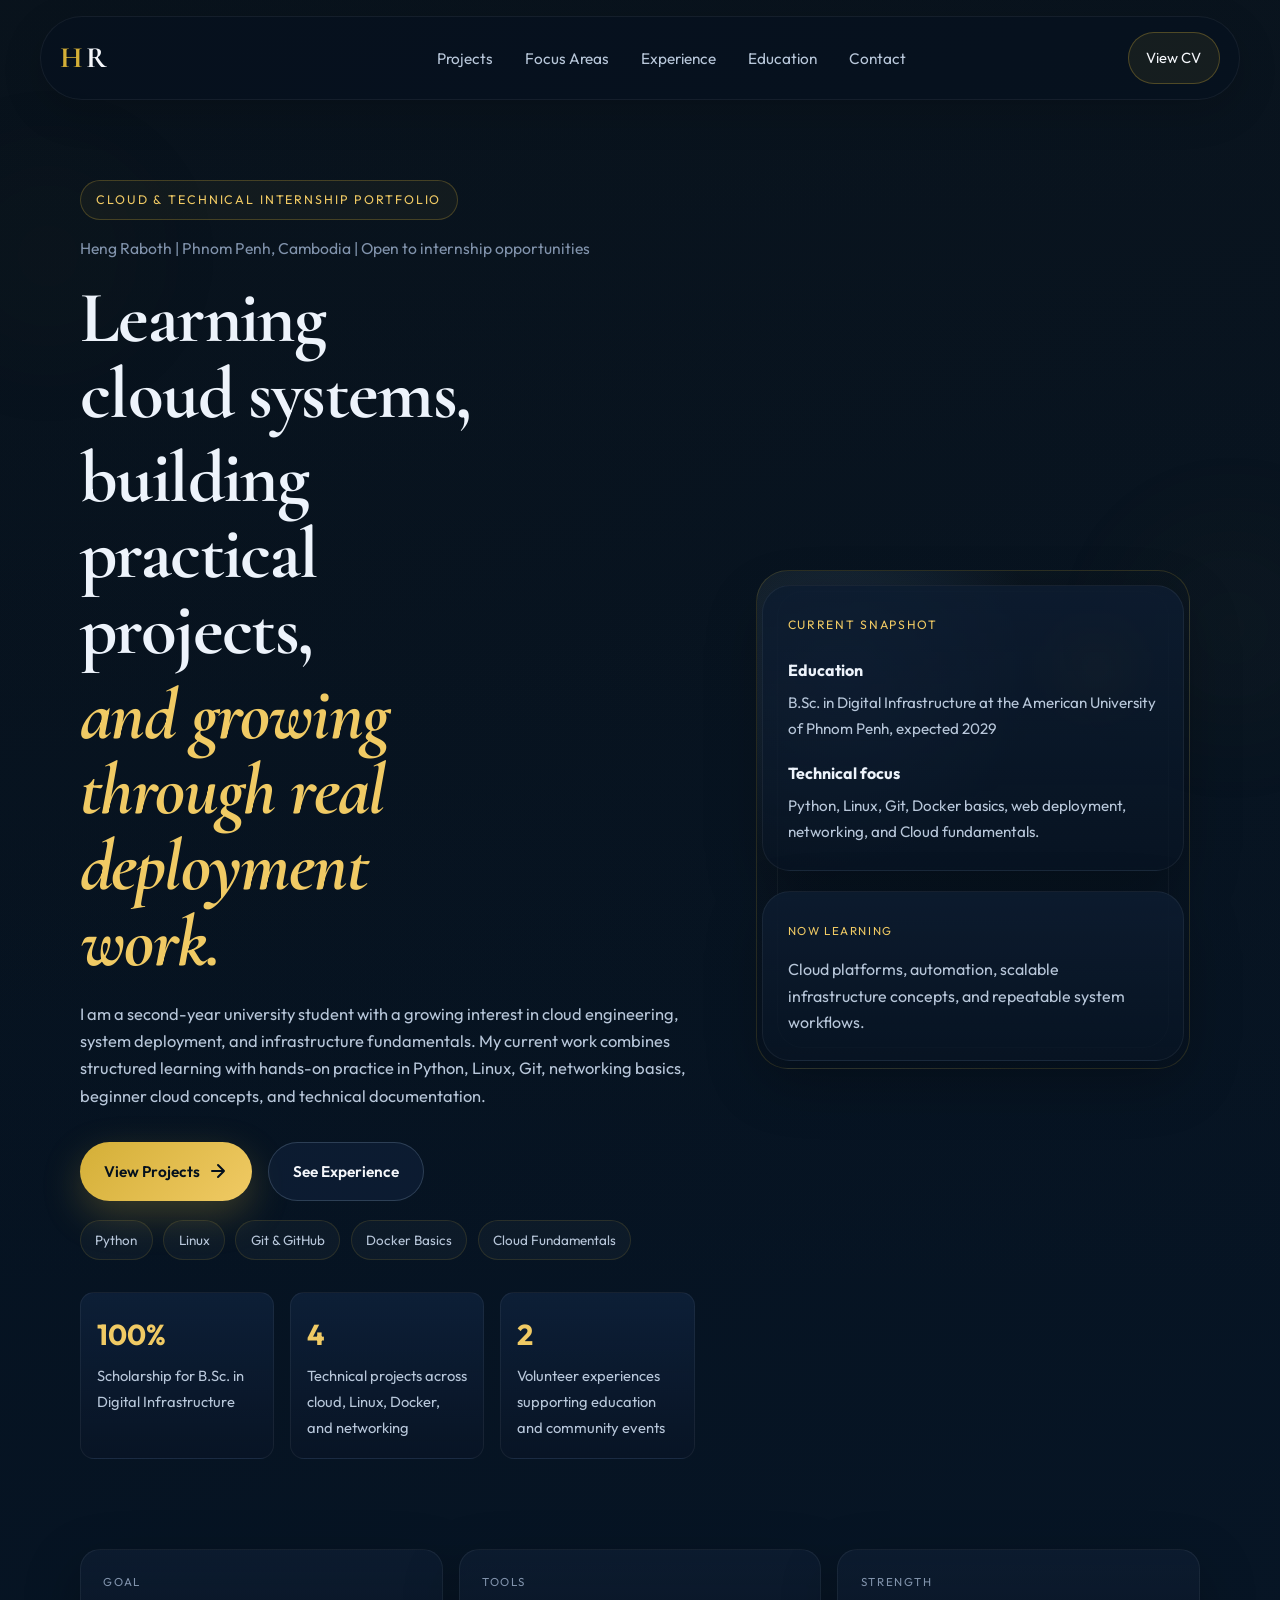
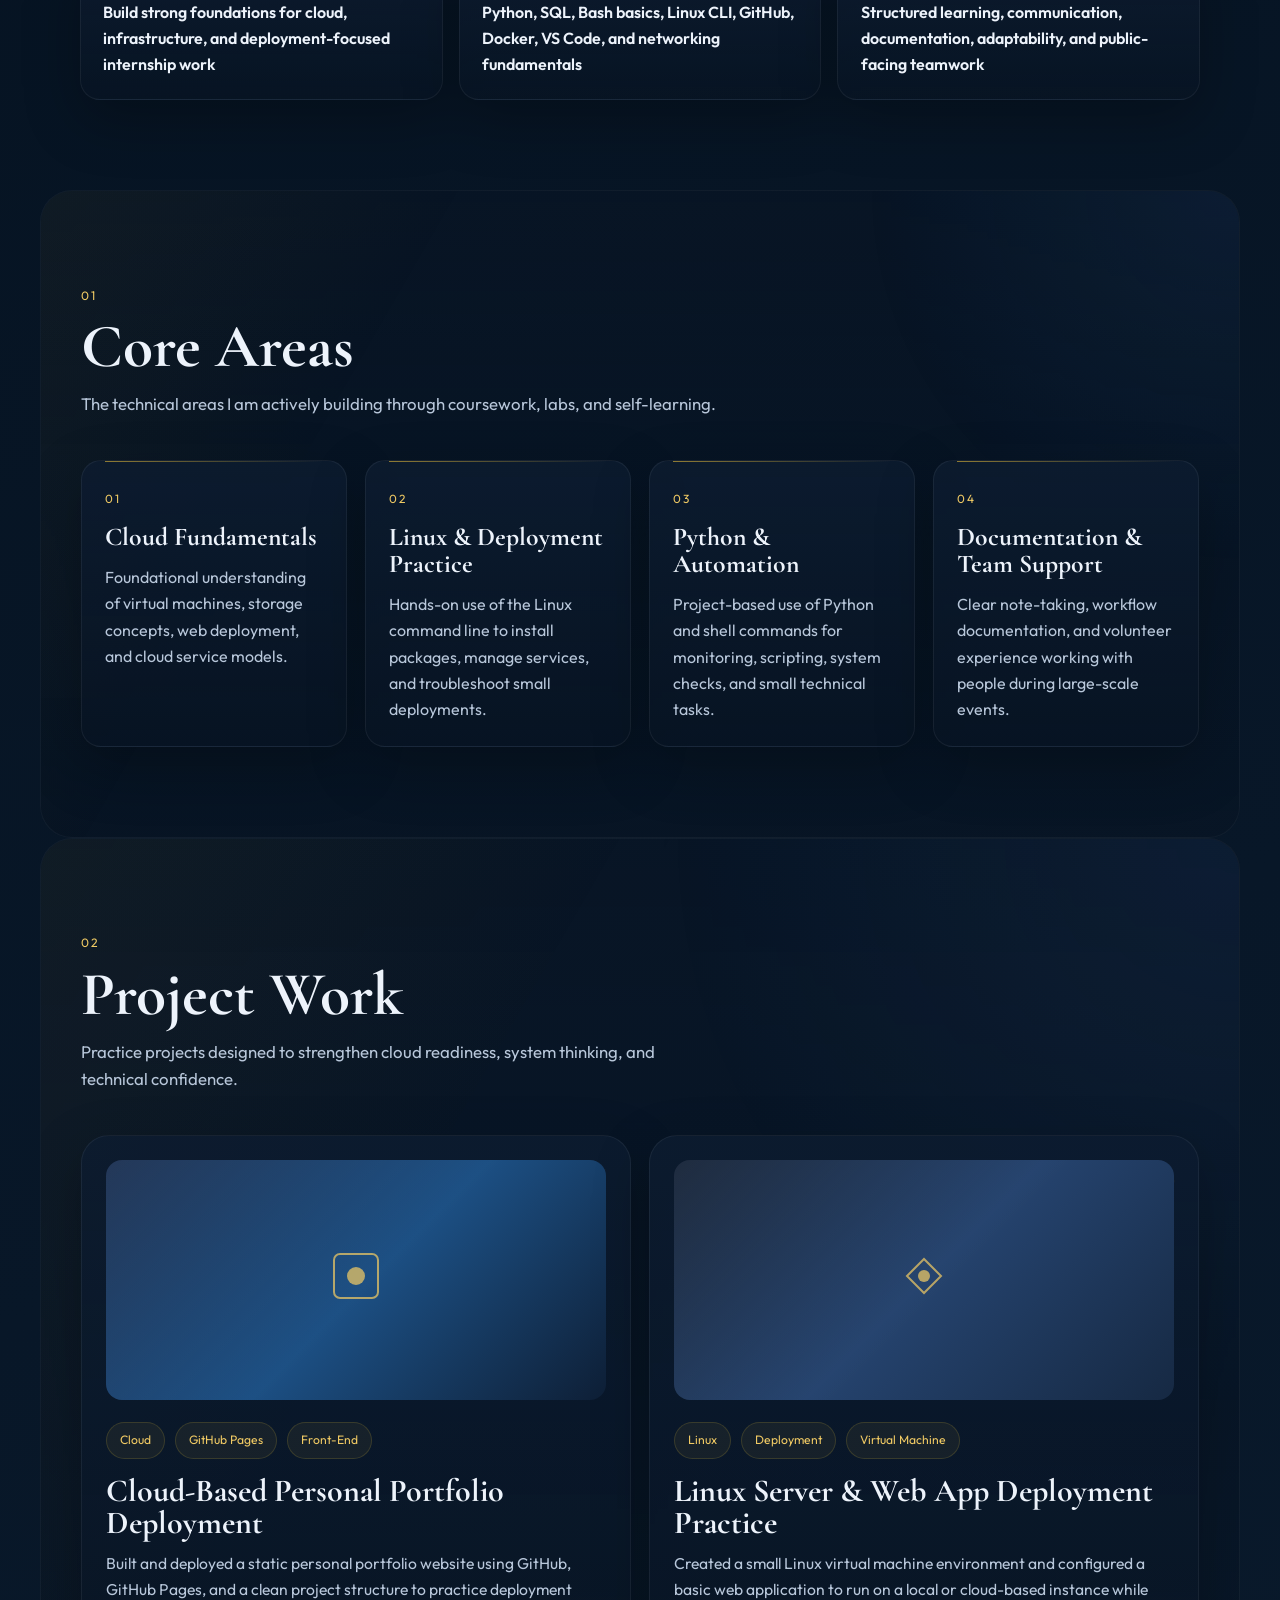
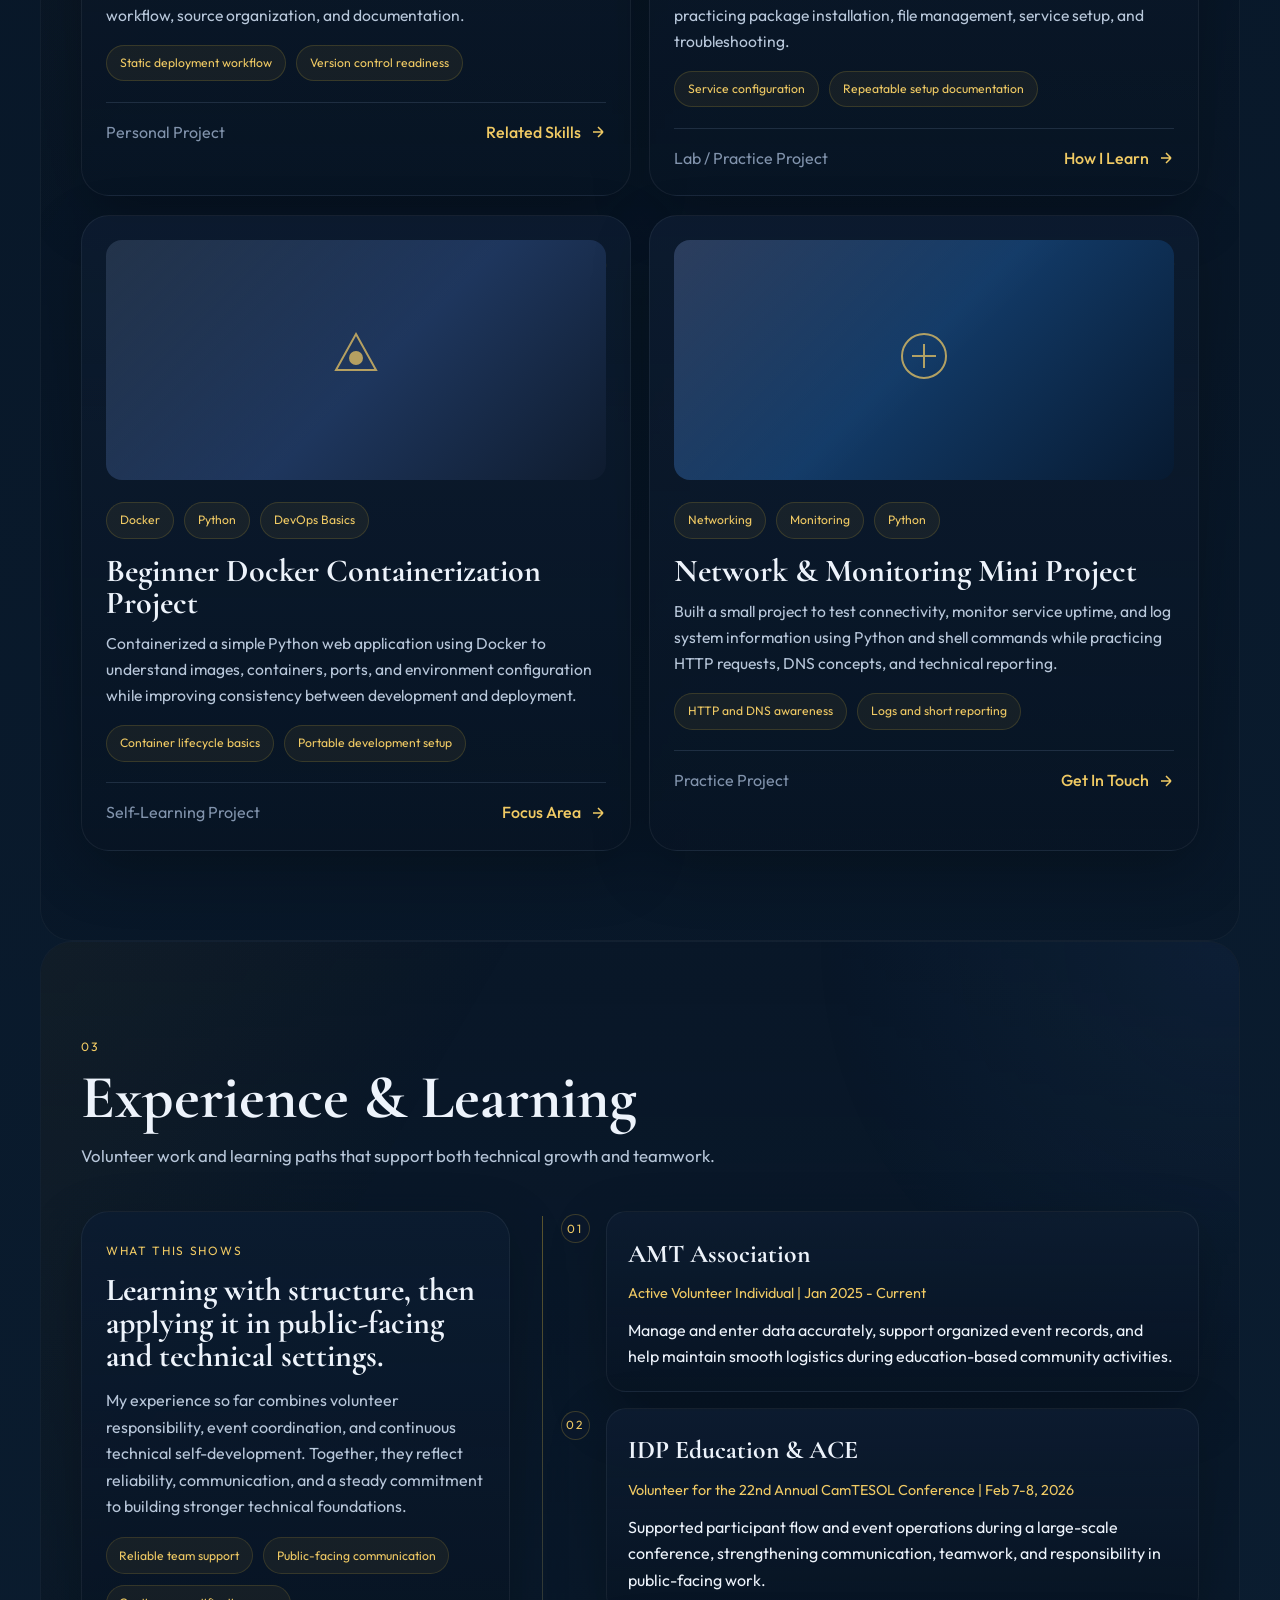
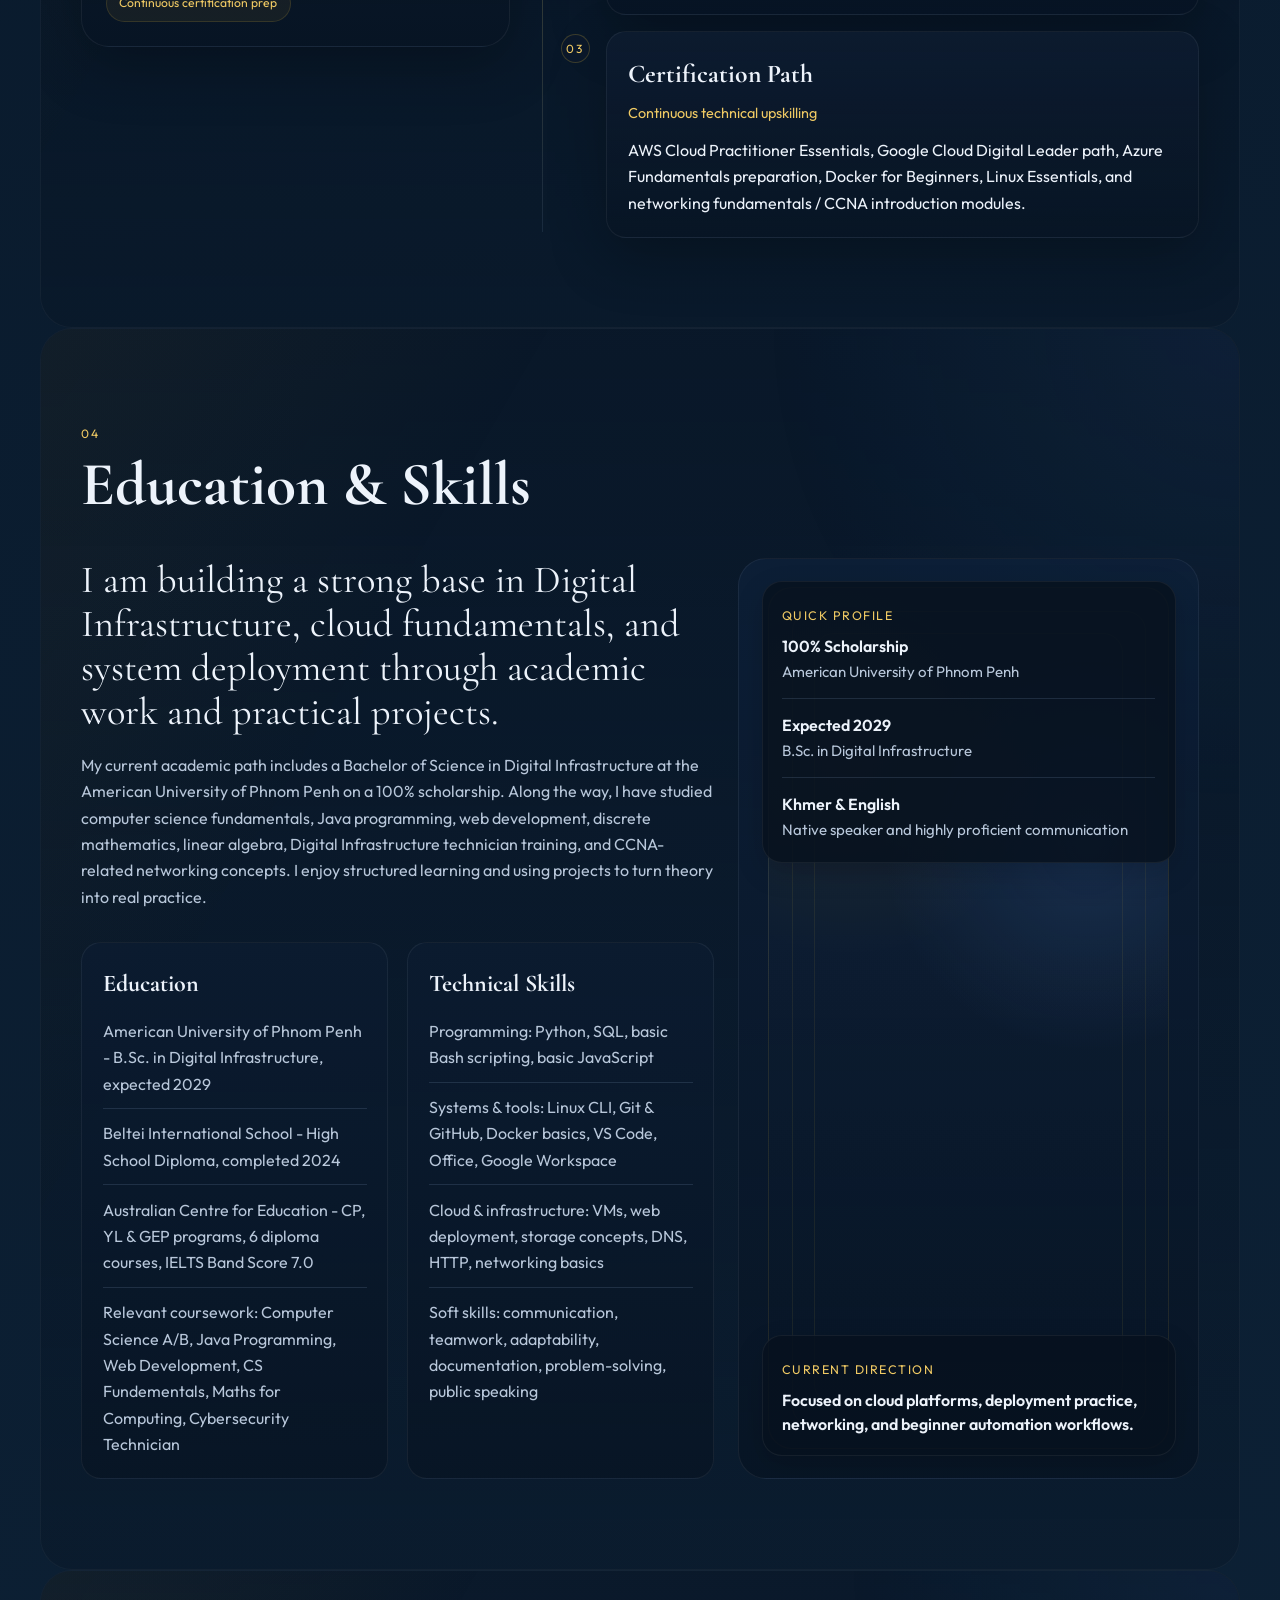
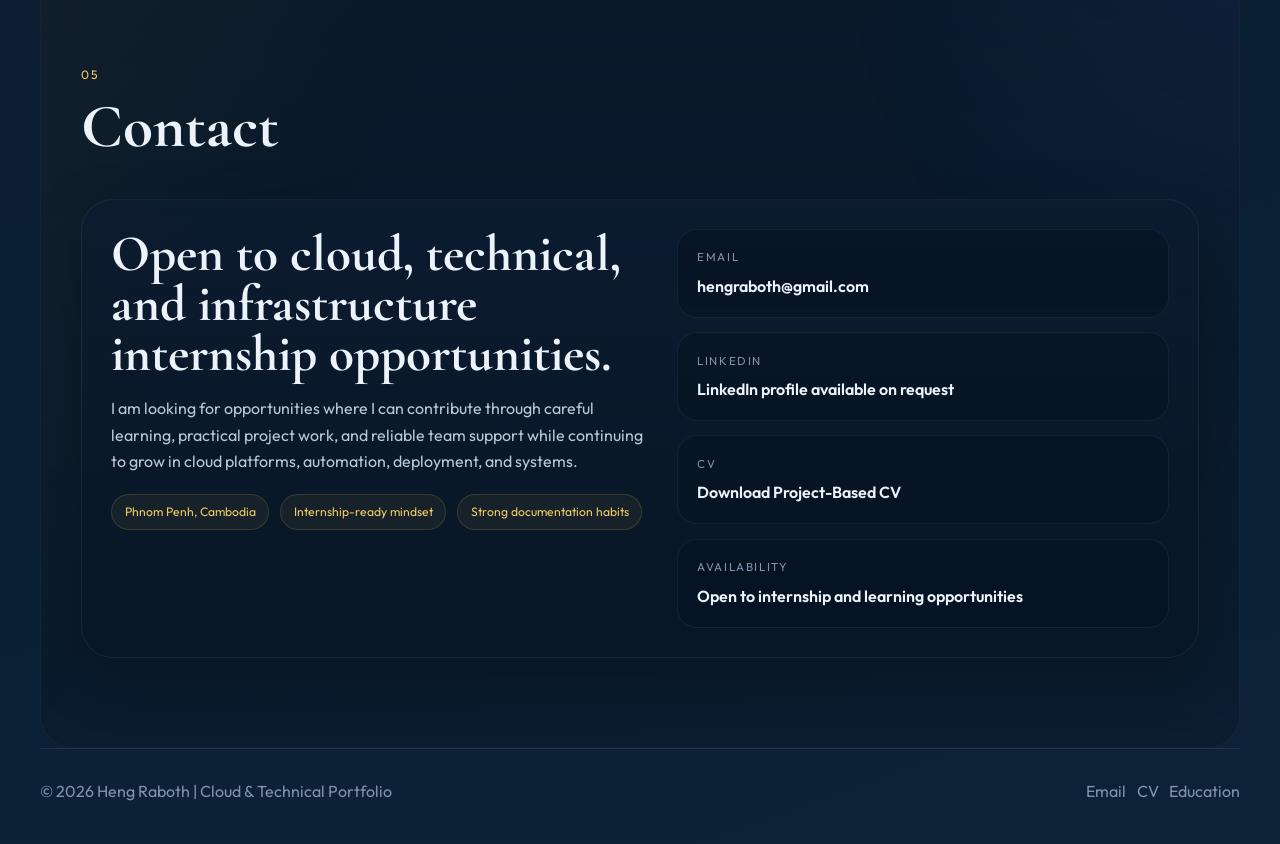
==== commit a2424690: "Add files via upload" ====
--- a/index.html
+++ b/index.html
@@ -5,9 +5,9 @@
     <meta name="viewport" content="width=device-width, initial-scale=1.0">
     <meta
         name="description"
-        content="Portfolio for a creative developer focused on premium digital products, visual systems, and high-trust product experiences."
+        content="Heng Raboth's cloud and technical internship portfolio featuring project-based learning, deployment practice, and volunteer experience."
     >
-    <title>Portfolio | Creative Developer</title>
+    <title>Heng Raboth | Cloud &amp; Technical Portfolio</title>
     <link rel="stylesheet" href="styles.css">
     <link rel="preconnect" href="https://fonts.googleapis.com">
     <link rel="preconnect" href="https://fonts.gstatic.com" crossorigin>
@@ -15,141 +15,151 @@
 </head>
 <body>
     <a class="skip-link" href="#work">Skip to content</a>
-
-    <div class="grain-overlay" aria-hidden="true"></div>
     <div class="cursor-glow" aria-hidden="true"></div>
-    <div class="page-orb orb-left" aria-hidden="true"></div>
-    <div class="page-orb orb-right" aria-hidden="true"></div>
 
     <header class="site-header">
         <nav class="nav" aria-label="Primary">
-            <a href="#top" class="nav-logo" aria-label="Portfolio home">
-                <span class="logo-initial">S</span>
-                <span class="logo-dot">.</span>
+            <a href="#top" class="nav-logo" aria-label="Heng Raboth portfolio home">
+                <span class="logo-short" aria-hidden="true">
+                    <span class="logo-initial">H</span>
+                    <span class="logo-dot">R</span>
+                </span>
+                <span class="logo-full" aria-hidden="true">
+                    <span class="logo-initial">Heng</span>
+                    <span class="logo-dot">Raboth</span>
+                </span>
             </a>
             <ul class="nav-links">
-                <li><a href="#work">Work</a></li>
-                <li><a href="#services">Services</a></li>
-                <li><a href="#about">About</a></li>
+                <li><a href="#work">Projects</a></li>
+                <li><a href="#services">Focus Areas</a></li>
+                <li><a href="#experience">Experience</a></li>
+                <li><a href="#about">Education</a></li>
                 <li><a href="#contact">Contact</a></li>
             </ul>
-            <a href="mailto:hello@example.com" class="nav-cta">Book a Call</a>
+            <a href="Example_Project_Based_CV_Template.docx" class="nav-cta" download>View CV</a>
         </nav>
     </header>
 
     <main id="top">
         <section class="hero">
             <div class="hero-content">
-                <div class="hero-label">Creative Developer | Design Systems | Product Experience</div>
-                <p class="hero-kicker">Available for freelance and collaborative product work in 2026.</p>
+                <div class="hero-label">Cloud &amp; Technical Internship Portfolio</div>
+                <p class="hero-kicker">Heng Raboth | Phnom Penh, Cambodia | Open to internship opportunities</p>
                 <h1 class="hero-title">
-                    <span class="title-line">Building premium</span>
-                    <span class="title-line">interfaces that feel</span>
-                    <span class="title-line title-accent">clear, alive, and trusted.</span>
+                    <span class="title-line">Learning cloud systems,</span>
+                    <span class="title-line">building practical projects,</span>
+                    <span class="title-line title-accent">and growing through real deployment work.</span>
                 </h1>
                 <p class="hero-description">
-                    I help startups and modern brands turn ambitious ideas into polished digital products
-                    through thoughtful front-end engineering, strong visual direction, and interaction design
-                    that earns user confidence.
+                    I am a second-year university student with a growing interest in cloud engineering, system deployment,
+                    and infrastructure fundamentals. My current work combines structured learning with hands-on practice in
+                    Python, Linux, Git, networking basics, beginner cloud concepts, and technical documentation.
                 </p>
                 <div class="hero-cta">
                     <a href="#work" class="btn-primary">
-                        <span>View Selected Work</span>
+                        <span>View Projects</span>
                         <svg width="20" height="20" viewBox="0 0 20 20" fill="none" aria-hidden="true">
                             <path d="M4 10H16M16 10L10 4M16 10L10 16" stroke="currentColor" stroke-width="2" stroke-linecap="round"/>
                         </svg>
                     </a>
-                    <a href="#contact" class="btn-secondary">Start a Project</a>
+                    <a href="#experience" class="btn-secondary">See Experience</a>
+                </div>
+                <div class="hero-skill-ribbon" aria-label="Technical interests">
+                    <span>Python</span>
+                    <span>Linux</span>
+                    <span>Git &amp; GitHub</span>
+                    <span>Docker Basics</span>
+                    <span>Cloud Fundamentals</span>
                 </div>
                 <div class="hero-highlights">
                     <div class="hero-stat">
-                        <strong class="stat-value" data-count="6">6+</strong>
-                        <span class="stat-label">Years shaping digital products</span>
+                        <strong class="stat-value" data-count="100">100%</strong>
+                        <span class="stat-label">Scholarship for B.Sc. in Digital Infrastructure</span>
                     </div>
                     <div class="hero-stat">
-                        <strong class="stat-value" data-count="24">24</strong>
-                        <span class="stat-label">Launches across web and mobile</span>
+                        <strong class="stat-value" data-count="4">4</strong>
+                        <span class="stat-label">Technical projects across cloud, Linux, Docker, and networking</span>
                     </div>
                     <div class="hero-stat">
-                        <strong class="stat-value" data-count="94">94%</strong>
-                        <span class="stat-label">Client retention and repeat work</span>
+                        <strong class="stat-value" data-count="2">2</strong>
+                        <span class="stat-label">Volunteer experiences supporting education and community events</span>
                     </div>
                 </div>
             </div>
 
             <div class="hero-visual" aria-hidden="true">
                 <div class="hero-panel panel-main">
-                    <span class="panel-label">Experience Snapshot</span>
+                    <span class="panel-label">Current Snapshot</span>
                     <div class="panel-metrics">
                         <div>
-                            <strong>Interface systems</strong>
-                            <span>Enterprise dashboards, SaaS, commerce, mobile UX</span>
+                            <strong>Education</strong>
+                            <span>B.Sc. in Digital Infrastructure at the American University of Phnom Penh, expected 2029</span>
                         </div>
                         <div>
-                            <strong>Delivery style</strong>
-                            <span>Fast prototypes, production-ready UI, design polish</span>
+                            <strong>Technical focus</strong>
+                            <span>Python, Linux, Git, Docker basics, web deployment, networking, and Cloud fundamentals.</span>
                         </div>
                     </div>
                 </div>
                 <div class="hero-panel panel-note">
-                    <span class="note-pill">Now shipping</span>
-                    <p>Motion-rich product pages and data-heavy dashboards with a calm, premium feel.</p>
+                    <span class="note-pill">Now learning</span>
+                    <p>Cloud platforms, automation, scalable infrastructure concepts, and repeatable system workflows.</p>
                 </div>
                 <div class="hero-ring"></div>
             </div>
         </section>
 
-        <section class="trust-strip" aria-label="Proof points">
+        <section class="trust-strip" aria-label="Profile highlights">
             <div class="trust-item">
-                <span class="trust-label">Focus</span>
-                <strong>Product design that converts and retains</strong>
+                <span class="trust-label">Goal</span>
+                <strong>Build strong foundations for cloud, infrastructure, and deployment-focused internship work</strong>
             </div>
             <div class="trust-item">
-                <span class="trust-label">Stack</span>
-                <strong>HTML, CSS, JavaScript, React, Node.js</strong>
+                <span class="trust-label">Tools</span>
+                <strong>Python, SQL, Bash basics, Linux CLI, GitHub, Docker, VS Code, and networking fundamentals</strong>
             </div>
             <div class="trust-item">
                 <span class="trust-label">Strength</span>
-                <strong>Balancing visual detail with shipping discipline</strong>
-            </div>
-        </section>
-
-        <section id="services" class="services">
+                <strong>Structured learning, communication, documentation, adaptability, and public-facing teamwork</strong>
+            </div>
+        </section>
+
+        <section id="services" class="services section-shell">
             <div class="section-header">
                 <span class="section-number">01</span>
-                <h2 class="section-title">What I Bring</h2>
-                <p class="section-subtitle">A blend of design taste, engineering rigor, and product thinking.</p>
+                <h2 class="section-title">Core Areas</h2>
+                <p class="section-subtitle">The technical areas I am actively building through coursework, labs, and self-learning.</p>
             </div>
 
             <div class="services-grid">
                 <article class="service-card">
                     <span class="service-index">01</span>
-                    <h3>Premium Front-End Build</h3>
-                    <p>Responsive interfaces that feel custom, fast, and production-ready from day one.</p>
+                    <h3>Cloud Fundamentals</h3>
+                    <p>Foundational understanding of virtual machines, storage concepts, web deployment, and cloud service models.</p>
                 </article>
                 <article class="service-card">
                     <span class="service-index">02</span>
-                    <h3>Product UI Direction</h3>
-                    <p>Visual systems, component patterns, and layout decisions that make products feel consistent.</p>
+                    <h3>Linux &amp; Deployment Practice</h3>
+                    <p>Hands-on use of the Linux command line to install packages, manage services, and troubleshoot small deployments.</p>
                 </article>
                 <article class="service-card">
                     <span class="service-index">03</span>
-                    <h3>Interaction Design</h3>
-                    <p>Motion, feedback, and transitions that guide people naturally without adding noise.</p>
+                    <h3>Python &amp; Automation</h3>
+                    <p>Project-based use of Python and shell commands for monitoring, scripting, system checks, and small technical tasks.</p>
                 </article>
                 <article class="service-card">
                     <span class="service-index">04</span>
-                    <h3>Launch Support</h3>
-                    <p>Fast iteration during handoff, QA, and post-launch refinement so the final result stays sharp.</p>
-                </article>
-            </div>
-        </section>
-
-        <section id="work" class="projects">
+                    <h3>Documentation &amp; Team Support</h3>
+                    <p>Clear note-taking, workflow documentation, and volunteer experience working with people during large-scale events.</p>
+                </article>
+            </div>
+        </section>
+
+        <section id="work" class="projects section-shell">
             <div class="section-header">
                 <span class="section-number">02</span>
-                <h2 class="section-title">Selected Work</h2>
-                <p class="section-subtitle">Concepts and product directions built to feel modern, clear, and memorable.</p>
+                <h2 class="section-title">Project Work</h2>
+                <p class="section-subtitle">Practice projects designed to strengthen cloud readiness, system thinking, and technical confidence.</p>
             </div>
 
             <div class="projects-grid">
@@ -168,23 +178,23 @@
                     </div>
                     <div class="project-content">
                         <div class="project-tags">
-                            <span class="tag">Commerce</span>
-                            <span class="tag">React</span>
-                            <span class="tag">AI UX</span>
-                        </div>
-                        <h3 class="project-title">Neural Commerce</h3>
+                            <span class="tag">Cloud</span>
+                            <span class="tag">GitHub Pages</span>
+                            <span class="tag">Front-End</span>
+                        </div>
+                        <h3 class="project-title">Cloud-Based Personal Portfolio Deployment</h3>
                         <p class="project-description">
-                            A premium e-commerce concept built around predictive recommendations, immersive product moments,
-                            and a confident purchase flow.
+                            Built and deployed a static personal portfolio website using GitHub, GitHub Pages, and a clean project structure
+                            to practice deployment workflow, source organization, and documentation.
                         </p>
                         <div class="project-impact">
-                            <span>Conversion-focused storytelling</span>
-                            <span>Modular design system</span>
+                            <span>Static deployment workflow</span>
+                            <span>Version control readiness</span>
                         </div>
                         <div class="project-meta">
-                            <span class="project-year">2024</span>
-                            <a href="#contact" class="project-link">
-                                <span>Build Something Similar</span>
+                            <span class="project-year">Personal Project</span>
+                            <a href="#about" class="project-link">
+                                <span>Related Skills</span>
                                 <svg width="16" height="16" viewBox="0 0 16 16" fill="none" aria-hidden="true">
                                     <path d="M3 8H13M13 8L8 3M13 8L8 13" stroke="currentColor" stroke-width="1.5"/>
                                 </svg>
@@ -208,23 +218,23 @@
                     </div>
                     <div class="project-content">
                         <div class="project-tags">
-                            <span class="tag">Brand</span>
-                            <span class="tag">3D</span>
-                            <span class="tag">WebGL</span>
-                        </div>
-                        <h3 class="project-title">Luminance Studio</h3>
+                            <span class="tag">Linux</span>
+                            <span class="tag">Deployment</span>
+                            <span class="tag">Virtual Machine</span>
+                        </div>
+                        <h3 class="project-title">Linux Server &amp; Web App Deployment Practice</h3>
                         <p class="project-description">
-                            An immersive studio portfolio with tactile motion, architectural layouts, and a visual identity
-                            designed to feel collectible rather than disposable.
+                            Created a small Linux virtual machine environment and configured a basic web application to run on a local or
+                            cloud-based instance while practicing package installation, file management, service setup, and troubleshooting.
                         </p>
                         <div class="project-impact">
-                            <span>Editorial art direction</span>
-                            <span>High-end showcase experience</span>
+                            <span>Service configuration</span>
+                            <span>Repeatable setup documentation</span>
                         </div>
                         <div class="project-meta">
-                            <span class="project-year">2024</span>
-                            <a href="#contact" class="project-link">
-                                <span>Build Something Similar</span>
+                            <span class="project-year">Lab / Practice Project</span>
+                            <a href="#experience" class="project-link">
+                                <span>How I Learn</span>
                                 <svg width="16" height="16" viewBox="0 0 16 16" fill="none" aria-hidden="true">
                                     <path d="M3 8H13M13 8L8 3M13 8L8 13" stroke="currentColor" stroke-width="1.5"/>
                                 </svg>
@@ -248,23 +258,23 @@
                     </div>
                     <div class="project-content">
                         <div class="project-tags">
-                            <span class="tag">Mobile</span>
-                            <span class="tag">Health</span>
-                            <span class="tag">IoT</span>
-                        </div>
-                        <h3 class="project-title">Zenith Health</h3>
+                            <span class="tag">Docker</span>
+                            <span class="tag">Python</span>
+                            <span class="tag">DevOps Basics</span>
+                        </div>
+                        <h3 class="project-title">Beginner Docker Containerization Project</h3>
                         <p class="project-description">
-                            A wellness tracking app concept that combines biometrics, habit loops, and calm interface design
-                            to reduce friction and increase daily engagement.
+                            Containerized a simple Python web application using Docker to understand images, containers, ports,
+                            and environment configuration while improving consistency between development and deployment.
                         </p>
                         <div class="project-impact">
-                            <span>Behavior-centered UX</span>
-                            <span>Calm onboarding flow</span>
+                            <span>Container lifecycle basics</span>
+                            <span>Portable development setup</span>
                         </div>
                         <div class="project-meta">
-                            <span class="project-year">2023</span>
-                            <a href="#contact" class="project-link">
-                                <span>Build Something Similar</span>
+                            <span class="project-year">Self-Learning Project</span>
+                            <a href="#services" class="project-link">
+                                <span>Focus Area</span>
                                 <svg width="16" height="16" viewBox="0 0 16 16" fill="none" aria-hidden="true">
                                     <path d="M3 8H13M13 8L8 3M13 8L8 13" stroke="currentColor" stroke-width="1.5"/>
                                 </svg>
@@ -288,23 +298,23 @@
                     </div>
                     <div class="project-content">
                         <div class="project-tags">
-                            <span class="tag">Data</span>
-                            <span class="tag">Analytics</span>
-                            <span class="tag">Dashboard</span>
-                        </div>
-                        <h3 class="project-title">Pulse Analytics</h3>
+                            <span class="tag">Networking</span>
+                            <span class="tag">Monitoring</span>
+                            <span class="tag">Python</span>
+                        </div>
+                        <h3 class="project-title">Network &amp; Monitoring Mini Project</h3>
                         <p class="project-description">
-                            A real-time analytics product direction built to make complex metrics easier to scan,
-                            compare, and act on across fast-moving teams.
+                            Built a small project to test connectivity, monitor service uptime, and log system information using Python
+                            and shell commands while practicing HTTP requests, DNS concepts, and technical reporting.
                         </p>
                         <div class="project-impact">
-                            <span>Executive-friendly reporting</span>
-                            <span>Dense data with low friction</span>
+                            <span>HTTP and DNS awareness</span>
+                            <span>Logs and short reporting</span>
                         </div>
                         <div class="project-meta">
-                            <span class="project-year">2023</span>
+                            <span class="project-year">Practice Project</span>
                             <a href="#contact" class="project-link">
-                                <span>Build Something Similar</span>
+                                <span>Get In Touch</span>
                                 <svg width="16" height="16" viewBox="0 0 16 16" fill="none" aria-hidden="true">
                                     <path d="M3 8H13M13 8L8 3M13 8L8 13" stroke="currentColor" stroke-width="1.5"/>
                                 </svg>
@@ -315,114 +325,156 @@
             </div>
         </section>
 
-        <section class="process">
+        <section id="experience" class="process experience section-shell">
             <div class="section-header">
                 <span class="section-number">03</span>
-                <h2 class="section-title">How I Work</h2>
-                <p class="section-subtitle">A practical process built for momentum, clarity, and strong finish quality.</p>
-            </div>
-
-            <div class="process-grid">
-                <article class="process-step">
-                    <span class="process-number">01</span>
-                    <h3>Clarify the product goal</h3>
-                    <p>We align around audience, constraints, and the feeling the product should create before building.</p>
-                </article>
-                <article class="process-step">
-                    <span class="process-number">02</span>
-                    <h3>Design the system</h3>
-                    <p>I shape layout, hierarchy, components, and motion so the interface stays coherent as it grows.</p>
-                </article>
-                <article class="process-step">
-                    <span class="process-number">03</span>
-                    <h3>Ship with polish</h3>
-                    <p>The final pass focuses on responsiveness, micro-interactions, performance, and launch confidence.</p>
-                </article>
-            </div>
-        </section>
-
-        <section id="about" class="about">
+                <h2 class="section-title">Experience &amp; Learning</h2>
+                <p class="section-subtitle">Volunteer work and learning paths that support both technical growth and teamwork.</p>
+            </div>
+
+            <div class="experience-layout">
+                <aside class="experience-summary">
+                    <span class="experience-summary-label">What this shows</span>
+                    <h3>Learning with structure, then applying it in public-facing and technical settings.</h3>
+                    <p>My experience so far combines volunteer responsibility, event coordination, and continuous technical self-development. Together, they reflect reliability, communication, and a steady commitment to building stronger technical foundations.</p>
+                    <div class="experience-badges">
+                        <span>Reliable team support</span>
+                        <span>Public-facing communication</span>
+                        <span>Continuous certification prep</span>
+                    </div>
+                </aside>
+
+                <div class="experience-timeline">
+                    <article class="experience-item">
+                        <span class="process-number">01</span>
+                        <div class="experience-item-body">
+                            <h3>AMT Association</h3>
+                            <p class="experience-role">Active Volunteer Individual | Jan 2025 - Current</p>
+                            <p>Manage and enter data accurately, support organized event records, and help maintain smooth logistics during education-based community activities.</p>
+                        </div>
+                    </article>
+                    <article class="experience-item">
+                        <span class="process-number">02</span>
+                        <div class="experience-item-body">
+                            <h3>IDP Education &amp; ACE</h3>
+                            <p class="experience-role">Volunteer for the 22nd Annual CamTESOL Conference | Feb 7-8, 2026</p>
+                            <p>Supported participant flow and event operations during a large-scale conference, strengthening communication, teamwork, and responsibility in public-facing work.</p>
+                        </div>
+                    </article>
+                    <article class="experience-item">
+                        <span class="process-number">03</span>
+                        <div class="experience-item-body">
+                            <h3>Certification Path</h3>
+                            <p class="experience-role">Continuous technical upskilling</p>
+                            <p>AWS Cloud Practitioner Essentials, Google Cloud Digital Leader path, Azure Fundamentals preparation, Docker for Beginners, Linux Essentials, and networking fundamentals / CCNA introduction modules.</p>
+                        </div>
+                    </article>
+                </div>
+            </div>
+        </section>
+
+        <section id="about" class="about section-shell">
             <div class="section-header">
                 <span class="section-number">04</span>
-                <h2 class="section-title">About</h2>
+                <h2 class="section-title">Education &amp; Skills</h2>
             </div>
 
             <div class="about-content">
                 <div class="about-text">
                     <p class="about-intro">
-                        I design and build digital experiences for teams that care about both visual quality and product results.
+                        I am building a strong base in Digital Infrastructure, cloud fundamentals, and system deployment through academic work and practical projects.
                     </p>
                     <p class="about-body">
-                        Over the last 6 years, I have worked across front-end development, interface design, and product delivery.
-                        My sweet spot is translating strong ideas into interfaces that feel calm, premium, and easy to trust.
-                        I enjoy projects where details matter: visual hierarchy, thoughtful motion, strong UX writing, and systems
-                        that stay consistent as the product evolves.
+                        My current academic path includes a Bachelor of Science in Digital Infrastructure at the American University of Phnom Penh on a 100% scholarship.
+                        Along the way, I have studied computer science fundamentals, Java programming, web development, discrete mathematics, linear algebra,
+                        Digital Infrastructure technician training, and CCNA-related networking concepts. I enjoy structured learning and using projects to turn theory into real practice.
                     </p>
                     <div class="about-skills">
                         <div class="skill-category">
-                            <h3>Development</h3>
+                            <h3>Education</h3>
                             <ul>
-                                <li>HTML, CSS, JavaScript</li>
-                                <li>React and component architecture</li>
-                                <li>Node.js and API integration</li>
-                                <li>Performance and responsive QA</li>
+                                <li>American University of Phnom Penh - B.Sc. in Digital Infrastructure, expected 2029</li>
+                                <li>Beltei International School - High School Diploma, completed 2024</li>
+                                <li>Australian Centre for Education - CP, YL &amp; GEP programs, 6 diploma courses, IELTS Band Score 7.0</li>
+                                <li>Relevant coursework: Computer Science A/B, Java Programming, Web Development, CS Fundementals, Maths for Computing, Cybersecurity Technician</li>
                             </ul>
                         </div>
                         <div class="skill-category">
-                            <h3>Design</h3>
+                            <h3>Technical Skills</h3>
                             <ul>
-                                <li>UI systems and product storytelling</li>
-                                <li>Motion and interaction design</li>
-                                <li>Design direction and layout refinement</li>
-                                <li>UX polish for launch-ready products</li>
+                                <li>Programming: Python, SQL, basic Bash scripting, basic JavaScript</li>
+                                <li>Systems &amp; tools: Linux CLI, Git &amp; GitHub, Docker basics, VS Code, Office, Google Workspace</li>
+                                <li>Cloud &amp; infrastructure: VMs, web deployment, storage concepts, DNS, HTTP, networking basics</li>
+                                <li>Soft skills: communication, teamwork, adaptability, documentation, problem-solving, public speaking</li>
                             </ul>
                         </div>
                     </div>
                 </div>
                 <div class="about-visual" aria-hidden="true">
                     <div class="about-decoration"></div>
-                    <div class="about-note">
-                        <span>Currently building</span>
-                        <strong>Elegant portfolio sites, dashboards, and polished SaaS experiences.</strong>
-                    </div>
-                </div>
-            </div>
-        </section>
-
-        <section id="contact" class="contact">
+                    <div class="about-panel about-panel-main">
+                        <span class="about-panel-label">Quick Profile</span>
+                        <div class="about-fact-list">
+                            <div class="about-fact">
+                                <strong>100% Scholarship</strong>
+                                <span>American University of Phnom Penh</span>
+                            </div>
+                            <div class="about-fact">
+                                <strong>Expected 2029</strong>
+                                <span>B.Sc. in Digital Infrastructure</span>
+                            </div>
+                            <div class="about-fact">
+                                <strong>Khmer &amp; English</strong>
+                                <span>Native speaker and highly proficient communication</span>
+                            </div>
+                        </div>
+                    </div>
+                    <div class="about-panel about-panel-note">
+                        <span>Current direction</span>
+                        <strong>Focused on cloud platforms, deployment practice, networking, and beginner automation workflows.</strong>
+                    </div>
+                </div>
+            </div>
+        </section>
+
+        <section id="contact" class="contact section-shell">
             <div class="section-header">
                 <span class="section-number">05</span>
-                <h2 class="section-title">Let&apos;s Connect</h2>
+                <h2 class="section-title">Contact</h2>
             </div>
 
             <div class="contact-shell">
                 <div class="contact-content">
                     <div class="contact-text">
-                        <h3 class="contact-headline">Need a portfolio, product page, or premium UI pass?</h3>
+                        <h3 class="contact-headline">Open to cloud, technical, and infrastructure internship opportunities.</h3>
                         <p class="contact-description">
-                            I am available for freelance work, collaborations, and focused visual upgrades for existing products.
-                            If you already have something in progress, I can also help refine the interface and raise the overall quality.
+                            I am looking for opportunities where I can contribute through careful learning, practical project work,
+                            and reliable team support while continuing to grow in cloud platforms, automation, deployment, and systems.
                         </p>
                         <div class="contact-badges">
-                            <span>Fast communication</span>
-                            <span>Responsive build quality</span>
-                            <span>Clean, modern execution</span>
+                            <span>Phnom Penh, Cambodia</span>
+                            <span>Internship-ready mindset</span>
+                            <span>Strong documentation habits</span>
                         </div>
                     </div>
 
                     <div class="contact-links">
-                        <a href="mailto:hello@example.com" class="contact-link">
+                        <a href="mailto:hengraboth@gmail.com" class="contact-link">
                             <span class="contact-label">Email</span>
                             <span class="contact-value">hengraboth@gmail.com</span>
                         </a>
-                        <a href="https://www.linkedin.com/" class="contact-link" target="_blank" rel="noreferrer">
+                        <div class="contact-link">
                             <span class="contact-label">LinkedIn</span>
-                            <span class="contact-value">linkedin.com/in/yourprofile</span>
+                            <span class="contact-value">LinkedIn profile available on request</span>
+                        </div>
+                        <a href="Example_Project_Based_CV_Template.docx" class="contact-link" download>
+                            <span class="contact-label">CV</span>
+                            <span class="contact-value">Download Project-Based CV</span>
                         </a>
-                        <a href="https://github.com/" class="contact-link" target="_blank" rel="noreferrer">
-                            <span class="contact-label">GitHub</span>
-                            <span class="contact-value">github.com/you</span>
-                        </a>
+                        <div class="contact-link">
+                            <span class="contact-label">Availability</span>
+                            <span class="contact-value">Open to internship and learning opportunities</span>
+                        </div>
                     </div>
                 </div>
             </div>
@@ -432,12 +484,12 @@
     <footer class="footer">
         <div class="footer-content">
             <p class="footer-text">
-                &copy; <span id="currentYear">2026</span> | Designed and built with precision
+                &copy; <span id="currentYear">2026</span> Heng Raboth | Cloud &amp; Technical Portfolio
             </p>
             <div class="footer-links">
-                <a href="https://x.com/" target="_blank" rel="noreferrer">Twitter</a>
-                <a href="https://dribbble.com/" target="_blank" rel="noreferrer">Dribbble</a>
-                <a href="https://www.behance.net/" target="_blank" rel="noreferrer">Behance</a>
+                <a href="mailto:hengraboth@gmail.com">Email</a>
+                <a href="Example_Project_Based_CV_Template.docx" download>CV</a>
+                <a href="#about">Education</a>
             </div>
         </div>
     </footer>
--- a/styles.css
+++ b/styles.css
@@ -14,12 +14,13 @@
     --line: rgba(121, 147, 182, 0.2);
     --panel: rgba(8, 21, 38, 0.72);
     --panel-strong: rgba(12, 28, 49, 0.88);
-    --shadow: 0 24px 80px rgba(0, 0, 0, 0.34);
+    --shadow: 0 20px 56px rgba(0, 0, 0, 0.26);
+    --shadow-soft: 0 10px 28px rgba(0, 0, 0, 0.16);
     --radius-lg: 28px;
     --radius-md: 20px;
     --radius-sm: 14px;
-    --container-max: 1240px;
-    --section-padding: clamp(4.5rem, 9vw, 8rem);
+    --container-max: 1200px;
+    --section-padding: clamp(4rem, 7vw, 6.5rem);
     --ease-smooth: cubic-bezier(0.22, 1, 0.36, 1);
 }
 
@@ -30,6 +31,7 @@
 }
 
 html {
+    font-size: 100%;
     scroll-behavior: smooth;
 }
 
@@ -37,12 +39,59 @@
     font-family: "Outfit", sans-serif;
     color: var(--text-primary);
     background:
-        radial-gradient(circle at 15% 20%, rgba(41, 80, 132, 0.22), transparent 28%),
-        radial-gradient(circle at 85% 18%, rgba(212, 175, 55, 0.12), transparent 22%),
-        linear-gradient(160deg, #04101d 0%, #071426 36%, #091c30 100%);
+        linear-gradient(180deg, rgba(52, 42, 20, 0.1) 0%, transparent 18%),
+        linear-gradient(160deg, #04101d 0%, #081728 38%, #0d2237 100%);
     min-height: 100vh;
+    font-size: 1rem;
     line-height: 1.65;
     overflow-x: hidden;
+}
+
+body::before,
+body::after {
+    content: "";
+    position: fixed;
+    inset: auto;
+    pointer-events: none;
+    z-index: 0;
+    border-radius: 50%;
+    filter: blur(50px);
+    opacity: 0.22;
+}
+
+body::before {
+    top: 6rem;
+    left: -7rem;
+    width: 20rem;
+    height: 20rem;
+    background: radial-gradient(circle, rgba(113, 92, 36, 0.2) 0%, transparent 72%);
+}
+
+body::after {
+    right: -8rem;
+    bottom: 6rem;
+    width: 22rem;
+    height: 22rem;
+    background: radial-gradient(circle, rgba(212, 175, 55, 0.16) 0%, transparent 72%);
+}
+
+.cursor-glow {
+    position: fixed;
+    width: 5.5rem;
+    height: 5.5rem;
+    top: 0;
+    left: 0;
+    pointer-events: none;
+    z-index: 2;
+    border-radius: 50%;
+    opacity: 0;
+    transform: translate(-50%, -50%);
+    transition: opacity 0.25s var(--ease-smooth);
+    background: radial-gradient(circle, rgba(212, 175, 55, 0.14) 0%, rgba(212, 175, 55, 0.05) 42%, transparent 72%);
+}
+
+body:hover .cursor-glow {
+    opacity: 1;
 }
 
 ::selection {
@@ -79,55 +128,6 @@
     transform: translateY(0);
 }
 
-.grain-overlay {
-    position: fixed;
-    inset: 0;
-    pointer-events: none;
-    z-index: 1000;
-    opacity: 0.04;
-    background-image: url("data:image/svg+xml,%3Csvg viewBox='0 0 400 400' xmlns='http://www.w3.org/2000/svg'%3E%3Cfilter id='noiseFilter'%3E%3CfeTurbulence type='fractalNoise' baseFrequency='2.1' numOctaves='4' stitchTiles='stitch'/%3E%3C/filter%3E%3Crect width='100%25' height='100%25' filter='url(%23noiseFilter)'/%3E%3C/svg%3E");
-    animation: grain 8s steps(10) infinite;
-}
-
-.cursor-glow {
-    position: fixed;
-    width: 8rem;
-    height: 8rem;
-    pointer-events: none;
-    z-index: 999;
-    transform: translate(-50%, -50%);
-    opacity: 0;
-    transition: opacity 0.3s var(--ease-smooth);
-    background: radial-gradient(circle, rgba(212, 175, 55, 0.11) 0%, transparent 68%);
-}
-
-body:hover .cursor-glow {
-    opacity: 1;
-}
-
-.page-orb {
-    position: fixed;
-    z-index: 0;
-    width: 26rem;
-    aspect-ratio: 1;
-    border-radius: 50%;
-    filter: blur(12px);
-    opacity: 0.38;
-    pointer-events: none;
-}
-
-.orb-left {
-    top: 7rem;
-    left: -10rem;
-    background: radial-gradient(circle, rgba(64, 109, 178, 0.42) 0%, transparent 70%);
-}
-
-.orb-right {
-    top: 28rem;
-    right: -12rem;
-    background: radial-gradient(circle, rgba(212, 175, 55, 0.18) 0%, transparent 70%);
-}
-
 .site-header,
 main,
 .footer {
@@ -136,7 +136,7 @@
 }
 
 .site-header {
-    padding: 1.2rem clamp(1.25rem, 4vw, 3rem) 0;
+    padding: 1rem clamp(1.25rem, 4vw, 2.5rem) 0;
 }
 
 .nav {
@@ -146,22 +146,50 @@
     align-items: center;
     justify-content: space-between;
     gap: 1.5rem;
-    padding: 1rem 1.35rem;
+    padding: 0.95rem 1.2rem;
     border: 1px solid rgba(255, 255, 255, 0.06);
     border-radius: 999px;
-    background: rgba(6, 17, 31, 0.62);
-    backdrop-filter: blur(18px);
-    box-shadow: 0 12px 40px rgba(0, 0, 0, 0.16);
+    background: rgba(6, 17, 31, 0.82);
+    box-shadow: var(--shadow-soft);
 }
 
 .nav-logo {
-    display: inline-flex;
+    display: inline-grid;
     align-items: center;
-    gap: 0.2rem;
+    grid-template-columns: 1fr;
     text-decoration: none;
     font-family: "Cormorant Garamond", serif;
     font-size: 1.85rem;
     font-weight: 700;
+    min-width: 8.8rem;
+    white-space: nowrap;
+}
+
+.logo-short,
+.logo-full {
+    grid-area: 1 / 1;
+    display: inline-flex;
+    align-items: center;
+    gap: 0.2rem;
+    transition: opacity 0.25s var(--ease-smooth), transform 0.25s var(--ease-smooth);
+}
+
+.logo-full {
+    opacity: 0;
+    transform: translateY(4px);
+    pointer-events: none;
+}
+
+.nav-logo:hover .logo-short,
+.nav-logo:focus-visible .logo-short {
+    opacity: 0;
+    transform: translateY(-4px);
+}
+
+.nav-logo:hover .logo-full,
+.nav-logo:focus-visible .logo-full {
+    opacity: 1;
+    transform: translateY(0);
 }
 
 .logo-initial {
@@ -183,7 +211,7 @@
     position: relative;
     color: var(--text-secondary);
     text-decoration: none;
-    font-size: 0.95rem;
+    font-size: 0.96rem;
     transition: color 0.2s ease;
 }
 
@@ -201,12 +229,11 @@
 }
 
 .nav-links a:hover,
-.nav-links a.is-active {
+.nav-links a:focus-visible {
     color: var(--white);
 }
 
 .nav-links a:hover::after,
-.nav-links a.is-active::after,
 .nav-links a:focus-visible::after {
     transform: scaleX(1);
 }
@@ -242,20 +269,20 @@
 }
 
 section {
-    padding: var(--section-padding) clamp(1.25rem, 4vw, 3rem);
+    padding: var(--section-padding) clamp(1.25rem, 4vw, 2.5rem);
 }
 
 .hero {
     min-height: calc(100vh - 6rem);
     display: grid;
-    grid-template-columns: minmax(0, 1.2fr) minmax(18rem, 0.88fr);
+    grid-template-columns: minmax(0, 1.15fr) minmax(20rem, 0.85fr);
     align-items: center;
-    gap: clamp(2rem, 5vw, 4.5rem);
-    padding-top: clamp(3rem, 8vw, 6rem);
+    gap: clamp(2rem, 4vw, 4rem);
+    padding-top: clamp(2.75rem, 7vw, 5rem);
 }
 
 .hero-content {
-    max-width: 46rem;
+    max-width: 44rem;
 }
 
 .hero-label,
@@ -270,7 +297,7 @@
     padding: 0.55rem 0.95rem;
     border: 1px solid rgba(212, 175, 55, 0.26);
     border-radius: 999px;
-    font-size: 0.8rem;
+    font-size: 0.78rem;
     letter-spacing: 0.15em;
     text-transform: uppercase;
     color: var(--gold-light);
@@ -280,21 +307,25 @@
 
 .hero-kicker {
     color: var(--text-tertiary);
-    margin-bottom: 1rem;
-    font-size: 0.96rem;
+    margin-bottom: 1.15rem;
+    font-size: 0.98rem;
+    max-width: 34rem;
 }
 
 .hero-title {
     font-family: "Cormorant Garamond", serif;
-    font-size: clamp(3.25rem, 7vw, 6.6rem);
-    line-height: 0.96;
-    letter-spacing: -0.04em;
-    margin-bottom: 1.65rem;
+    font-size: clamp(3rem, 5.7vw, 5.2rem);
+    line-height: 1.04;
+    letter-spacing: -0.022em;
+    margin-bottom: 1.25rem;
+    max-width: 12ch;
+    text-wrap: balance;
 }
 
 .title-line {
     display: block;
     animation: fadeUp 0.9s var(--ease-smooth) both;
+    margin-bottom: 0.12em;
 }
 
 .title-line:nth-child(2) {
@@ -308,13 +339,14 @@
 .title-accent {
     color: var(--gold-light);
     font-style: italic;
+    padding-right: 0.08em;
 }
 
 .hero-description {
-    max-width: 40rem;
+    max-width: 38rem;
     color: var(--text-secondary);
-    font-size: 1.08rem;
-    margin-bottom: 2.2rem;
+    font-size: 1.03rem;
+    margin-bottom: 2rem;
     animation: fadeUp 1s var(--ease-smooth) 0.22s both;
 }
 
@@ -322,8 +354,25 @@
     display: flex;
     flex-wrap: wrap;
     gap: 1rem;
-    margin-bottom: 2.4rem;
+    margin-bottom: 1.2rem;
     animation: fadeUp 1s var(--ease-smooth) 0.3s both;
+}
+
+.hero-skill-ribbon {
+    display: flex;
+    flex-wrap: wrap;
+    gap: 0.65rem;
+    margin-bottom: 2rem;
+    animation: fadeUp 1s var(--ease-smooth) 0.34s both;
+}
+
+.hero-skill-ribbon span {
+    padding: 0.5rem 0.9rem;
+    border-radius: 999px;
+    border: 1px solid rgba(212, 175, 55, 0.14);
+    background: rgba(255, 255, 255, 0.03);
+    color: var(--text-secondary);
+    font-size: 0.84rem;
 }
 
 .btn-primary,
@@ -364,10 +413,10 @@
 }
 
 .hero-stat {
-    padding: 1.2rem 1.1rem;
+    padding: 1.1rem 1rem;
     border-radius: var(--radius-sm);
     border: 1px solid rgba(255, 255, 255, 0.06);
-    background: linear-gradient(180deg, rgba(14, 32, 57, 0.82), rgba(9, 21, 38, 0.68));
+    background: linear-gradient(180deg, rgba(14, 32, 57, 0.9), rgba(9, 21, 38, 0.76));
 }
 
 .stat-value {
@@ -385,7 +434,12 @@
 
 .hero-visual {
     position: relative;
-    min-height: 34rem;
+    min-height: 33rem;
+    display: grid;
+    align-content: center;
+    justify-items: center;
+    gap: 1.25rem;
+    padding: 2.4rem 1rem 2rem;
 }
 
 .hero-panel,
@@ -399,17 +453,39 @@
     box-shadow: var(--shadow);
 }
 
+.section-shell {
+    position: relative;
+    border: 1px solid rgba(255, 255, 255, 0.04);
+    border-radius: calc(var(--radius-lg) + 4px);
+    background: linear-gradient(180deg, rgba(9, 21, 37, 0.58), rgba(7, 17, 30, 0.24));
+    overflow: hidden;
+}
+
+.section-shell::before {
+    content: "";
+    position: absolute;
+    inset: 0;
+    pointer-events: none;
+    background:
+        linear-gradient(120deg, rgba(212, 175, 55, 0.05), transparent 30%),
+        radial-gradient(circle at top right, rgba(41, 80, 132, 0.16), transparent 28%);
+    opacity: 0.9;
+}
+
+.section-shell > * {
+    position: relative;
+    z-index: 1;
+}
+
 .hero-panel {
-    position: absolute;
+    position: relative;
     border-radius: var(--radius-lg);
-    backdrop-filter: blur(16px);
+    z-index: 1;
+    width: 100%;
 }
 
 .panel-main {
-    top: 1rem;
-    right: 0;
-    width: min(100%, 25rem);
-    padding: 1.5rem;
+    padding: 1.55rem;
 }
 
 .panel-label,
@@ -430,47 +506,67 @@
 
 .panel-metrics {
     display: grid;
-    gap: 1rem;
+    gap: 1.15rem;
     margin-top: 1.25rem;
 }
 
 .panel-metrics strong {
     display: block;
-    margin-bottom: 0.25rem;
+    margin-bottom: 0.35rem;
     font-size: 1rem;
 }
 
 .panel-metrics span {
     color: var(--text-secondary);
     font-size: 0.95rem;
+    line-height: 1.6;
 }
 
 .panel-note {
-    left: 0;
-    bottom: 2.5rem;
-    width: min(100%, 17rem);
-    padding: 1.2rem;
+    padding: 1.55rem;
 }
 
 .note-pill {
     display: inline-flex;
-    margin-bottom: 0.75rem;
+    margin-bottom: 1rem;
     font-size: 0.72rem;
     color: var(--gold-light);
 }
 
 .panel-note p {
     color: var(--text-secondary);
+    line-height: 1.65;
+    max-width: none;
 }
 
 .hero-ring {
     position: absolute;
-    inset: 5rem 2rem 4rem 3rem;
+    inset: 1.5rem 0.65rem;
     border-radius: 32px;
     border: 1px solid rgba(212, 175, 55, 0.18);
     background:
         linear-gradient(135deg, rgba(212, 175, 55, 0.04), transparent 55%),
         radial-gradient(circle at 20% 20%, rgba(54, 93, 154, 0.28), transparent 38%);
+    z-index: 0;
+}
+
+.hero-ring::before {
+    content: "";
+    position: absolute;
+    inset: 1.25rem;
+    border-radius: 26px;
+    border: 1px solid rgba(255, 255, 255, 0.05);
+}
+
+.hero-ring::after {
+    content: "";
+    position: absolute;
+    width: 9rem;
+    height: 9rem;
+    right: 1.25rem;
+    top: 1.5rem;
+    border-radius: 50%;
+    background: radial-gradient(circle, rgba(212, 175, 55, 0.12) 0%, transparent 70%);
 }
 
 .trust-strip {
@@ -483,6 +579,7 @@
 .trust-item {
     border-radius: var(--radius-md);
     padding: 1.35rem 1.4rem;
+    min-height: 100%;
 }
 
 .trust-label {
@@ -499,7 +596,7 @@
 
 .section-header {
     max-width: 40rem;
-    margin-bottom: 3rem;
+    margin-bottom: 2.6rem;
 }
 
 .section-number {
@@ -511,8 +608,8 @@
 
 .section-title {
     font-family: "Cormorant Garamond", serif;
-    font-size: clamp(2.8rem, 5vw, 4.4rem);
-    line-height: 0.98;
+    font-size: clamp(2.6rem, 4.8vw, 4rem);
+    line-height: 1;
     margin-bottom: 0.8rem;
 }
 
@@ -525,13 +622,29 @@
 .process-grid {
     display: grid;
     grid-template-columns: repeat(4, minmax(0, 1fr));
-    gap: 1rem;
+    gap: 1.15rem;
 }
 
 .service-card,
 .process-step {
     border-radius: var(--radius-md);
-    padding: 1.4rem;
+    padding: 1.45rem;
+    min-height: 100%;
+}
+
+.service-card {
+    position: relative;
+    overflow: hidden;
+}
+
+.service-card::before {
+    content: "";
+    position: absolute;
+    top: 0;
+    left: 1.45rem;
+    right: 1.45rem;
+    height: 1px;
+    background: linear-gradient(90deg, rgba(212, 175, 55, 0.65), transparent);
 }
 
 .service-index,
@@ -567,7 +680,7 @@
 .projects-grid {
     display: grid;
     grid-template-columns: repeat(2, minmax(0, 1fr));
-    gap: 1.35rem;
+    gap: 1.15rem;
 }
 
 .project-card {
@@ -621,7 +734,7 @@
 }
 
 .project-img-placeholder {
-    height: 16rem;
+    height: 15rem;
     border-radius: calc(var(--radius-md) - 4px);
     display: grid;
     place-items: center;
@@ -736,10 +849,119 @@
     grid-template-columns: repeat(3, minmax(0, 1fr));
 }
 
+.experience-layout {
+    display: grid;
+    grid-template-columns: minmax(15rem, 0.78fr) minmax(0, 1.22fr);
+    gap: 1.2rem;
+    align-items: start;
+}
+
+.experience-summary {
+    padding: 1.5rem;
+    border-radius: var(--radius-lg);
+    border: 1px solid rgba(255, 255, 255, 0.06);
+    background: linear-gradient(180deg, rgba(12, 28, 49, 0.9), rgba(8, 20, 35, 0.76));
+    box-shadow: var(--shadow);
+}
+
+.experience-summary-label {
+    display: inline-block;
+    margin-bottom: 0.85rem;
+    color: var(--gold-light);
+    font-size: 0.75rem;
+    letter-spacing: 0.14em;
+    text-transform: uppercase;
+}
+
+.experience-summary h3 {
+    font-family: "Cormorant Garamond", serif;
+    font-size: 2rem;
+    line-height: 1.02;
+    margin-bottom: 0.95rem;
+}
+
+.experience-summary p {
+    color: var(--text-secondary);
+    margin-bottom: 1.1rem;
+}
+
+.experience-badges {
+    display: flex;
+    flex-wrap: wrap;
+    gap: 0.65rem;
+}
+
+.experience-badges span {
+    padding: 0.48rem 0.78rem;
+    border-radius: 999px;
+    border: 1px solid rgba(212, 175, 55, 0.16);
+    background: rgba(212, 175, 55, 0.07);
+    color: var(--gold-light);
+    font-size: 0.76rem;
+}
+
+.experience-timeline {
+    position: relative;
+    display: grid;
+    gap: 1rem;
+    padding-left: 2rem;
+}
+
+.experience-timeline::before {
+    content: "";
+    position: absolute;
+    top: 0.35rem;
+    bottom: 0.35rem;
+    left: 0.85rem;
+    width: 1px;
+    background: linear-gradient(180deg, rgba(212, 175, 55, 0.4), rgba(121, 147, 182, 0.14));
+}
+
+.experience-item {
+    position: relative;
+    display: grid;
+    grid-template-columns: auto 1fr;
+    gap: 1rem;
+    align-items: start;
+}
+
+.experience-item .process-number {
+    position: relative;
+    z-index: 1;
+    margin-top: 0.2rem;
+    width: 1.8rem;
+    height: 1.8rem;
+    display: grid;
+    place-items: center;
+    border-radius: 50%;
+    border: 1px solid rgba(212, 175, 55, 0.24);
+    background: rgba(11, 24, 42, 0.98);
+}
+
+.experience-item-body {
+    padding: 1.3rem 1.35rem;
+    border-radius: var(--radius-md);
+    border: 1px solid rgba(255, 255, 255, 0.06);
+    background: linear-gradient(180deg, rgba(13, 28, 48, 0.92), rgba(8, 20, 35, 0.74));
+    box-shadow: var(--shadow);
+}
+
+.experience-item-body h3 {
+    font-family: "Cormorant Garamond", serif;
+    font-size: 1.6rem;
+    margin-bottom: 0.45rem;
+}
+
+.experience-role {
+    color: var(--gold-light);
+    font-size: 0.9rem;
+    margin-bottom: 0.7rem;
+}
+
 .about-content {
     display: grid;
     grid-template-columns: minmax(0, 1.1fr) minmax(16rem, 0.8fr);
-    gap: 2rem;
+    gap: 1.5rem;
     align-items: stretch;
 }
 
@@ -759,7 +981,7 @@
 .about-skills {
     display: grid;
     grid-template-columns: repeat(2, minmax(0, 1fr));
-    gap: 1rem;
+    gap: 1.15rem;
 }
 
 .skill-category {
@@ -794,7 +1016,7 @@
 
 .about-visual {
     position: relative;
-    min-height: 30rem;
+    min-height: 28rem;
     border-radius: var(--radius-lg);
     border: 1px solid rgba(255, 255, 255, 0.06);
     background: linear-gradient(180deg, rgba(14, 32, 57, 0.86), rgba(8, 20, 35, 0.72));
@@ -803,44 +1025,52 @@
 
 .about-decoration {
     position: absolute;
-    inset: 3rem;
-    border-radius: 50%;
-    border: 1px solid rgba(212, 175, 55, 0.22);
+    inset: 1.8rem;
+    border-radius: calc(var(--radius-lg) - 4px);
+    border: 1px solid rgba(212, 175, 55, 0.12);
     background:
-        radial-gradient(circle at center, rgba(212, 175, 55, 0.08), transparent 54%),
-        radial-gradient(circle at 30% 30%, rgba(59, 103, 168, 0.28), transparent 34%);
-    animation: rotate 24s linear infinite;
+        radial-gradient(circle at 20% 20%, rgba(212, 175, 55, 0.08), transparent 26%),
+        radial-gradient(circle at 80% 30%, rgba(59, 103, 168, 0.22), transparent 30%),
+        linear-gradient(180deg, rgba(255, 255, 255, 0.02), transparent);
 }
 
 .about-decoration::before,
 .about-decoration::after {
     content: "";
     position: absolute;
-    border-radius: 50%;
-    border: 1px solid rgba(212, 175, 55, 0.12);
+    border-radius: var(--radius-md);
+    border: 1px solid rgba(212, 175, 55, 0.09);
 }
 
 .about-decoration::before {
-    inset: 3rem;
+    inset: 1.4rem;
 }
 
 .about-decoration::after {
-    inset: 6rem;
-}
-
-.about-note {
+    inset: 2.8rem;
+}
+
+.about-panel {
     position: absolute;
     left: 1.4rem;
     right: 1.4rem;
-    bottom: 1.4rem;
     padding: 1.2rem;
     border-radius: var(--radius-md);
     border: 1px solid rgba(255, 255, 255, 0.06);
-    background: rgba(7, 18, 31, 0.8);
-    backdrop-filter: blur(12px);
-}
-
-.about-note span {
+    background: rgba(7, 18, 31, 0.86);
+    box-shadow: var(--shadow-soft);
+}
+
+.about-panel-main {
+    top: 1.4rem;
+}
+
+.about-panel-note {
+    bottom: 1.4rem;
+}
+
+.about-panel-label,
+.about-panel-note span {
     display: inline-block;
     margin-bottom: 0.45rem;
     color: var(--gold-light);
@@ -849,20 +1079,42 @@
     text-transform: uppercase;
 }
 
-.about-note strong {
+.about-fact-list {
+    display: grid;
+    gap: 0.85rem;
+}
+
+.about-fact {
+    padding-top: 0.85rem;
+    border-top: 1px solid var(--line);
+}
+
+.about-fact:first-child {
+    padding-top: 0;
+    border-top: none;
+}
+
+.about-fact strong,
+.about-panel-note strong {
+    display: block;
     font-weight: 600;
     line-height: 1.5;
 }
 
+.about-fact span {
+    color: var(--text-secondary);
+    font-size: 0.94rem;
+}
+
 .contact-shell {
     border-radius: 2rem;
-    padding: clamp(1.35rem, 3vw, 2rem);
+    padding: clamp(1.25rem, 3vw, 1.8rem);
 }
 
 .contact-content {
     display: grid;
     grid-template-columns: minmax(0, 1fr) minmax(16rem, 0.9fr);
-    gap: 1.4rem;
+    gap: 1.2rem;
     align-items: start;
 }
 
@@ -888,7 +1140,7 @@
     flex-direction: column;
     gap: 0.4rem;
     text-decoration: none;
-    padding: 1.2rem 1.25rem;
+    padding: 1.1rem 1.2rem;
     border-radius: var(--radius-md);
     border: 1px solid rgba(255, 255, 255, 0.06);
     background: rgba(8, 20, 35, 0.72);
@@ -939,8 +1191,8 @@
 
 .is-reveal {
     opacity: 0;
-    transform: translateY(34px);
-    transition: opacity 0.75s var(--ease-smooth), transform 0.75s var(--ease-smooth);
+    transform: translateY(24px);
+    transition: opacity 0.65s var(--ease-smooth), transform 0.65s var(--ease-smooth);
 }
 
 .is-reveal.is-visible {
@@ -948,17 +1200,18 @@
     transform: translateY(0);
 }
 
-@keyframes grain {
-    0%, 100% { transform: translate(0, 0); }
-    10% { transform: translate(-4%, -6%); }
-    20% { transform: translate(-11%, 3%); }
-    30% { transform: translate(7%, -11%); }
-    40% { transform: translate(-3%, 13%); }
-    50% { transform: translate(-10%, 5%); }
-    60% { transform: translate(9%, 0); }
-    70% { transform: translate(0, 8%); }
-    80% { transform: translate(3%, 18%); }
-    90% { transform: translate(-6%, 4%); }
+.load-up {
+    opacity: 0;
+    transform: translateY(26px);
+    transition:
+        opacity 0.75s var(--ease-smooth),
+        transform 0.75s var(--ease-smooth);
+    transition-delay: var(--load-delay, 0s);
+}
+
+body.page-ready .load-up {
+    opacity: 1;
+    transform: translateY(0);
 }
 
 @keyframes fadeUp {
@@ -969,15 +1222,6 @@
     to {
         opacity: 1;
         transform: translateY(0);
-    }
-}
-
-@keyframes rotate {
-    from {
-        transform: rotate(0deg);
-    }
-    to {
-        transform: rotate(360deg);
     }
 }
 
@@ -990,10 +1234,16 @@
 
     .hero-visual {
         min-height: 26rem;
+        padding-left: 0;
+        padding-right: 0;
     }
 
     .services-grid {
         grid-template-columns: repeat(2, minmax(0, 1fr));
+    }
+
+    .experience-layout {
+        grid-template-columns: 1fr;
     }
 }
 
@@ -1024,20 +1274,30 @@
         padding-top: 3rem;
     }
 
+    .hero-title {
+        max-width: 11ch;
+    }
+
+    .hero-description,
+    .hero-kicker,
+    .experience-summary {
+        max-width: none;
+    }
+
     .hero-panel {
-        position: relative;
         width: 100%;
     }
 
     .panel-main,
     .panel-note {
-        inset: auto;
+        justify-self: stretch;
     }
 
     .hero-visual {
         display: grid;
         gap: 1rem;
         min-height: auto;
+        padding-top: 1rem;
     }
 
     .hero-ring {
@@ -1048,6 +1308,21 @@
     .footer-content {
         align-items: flex-start;
         flex-direction: column;
+    }
+
+    body::before,
+    body::after {
+        width: 14rem;
+        height: 14rem;
+        opacity: 0.16;
+    }
+
+    .cursor-glow {
+        display: none;
+    }
+
+    .experience-timeline {
+        padding-left: 1.7rem;
     }
 }
 
@@ -1069,4 +1344,14 @@
         opacity: 1;
         transform: none;
     }
-}
+
+    .load-up {
+        opacity: 1;
+        transform: none;
+        transition: none;
+    }
+
+    .cursor-glow {
+        display: none;
+    }
+}
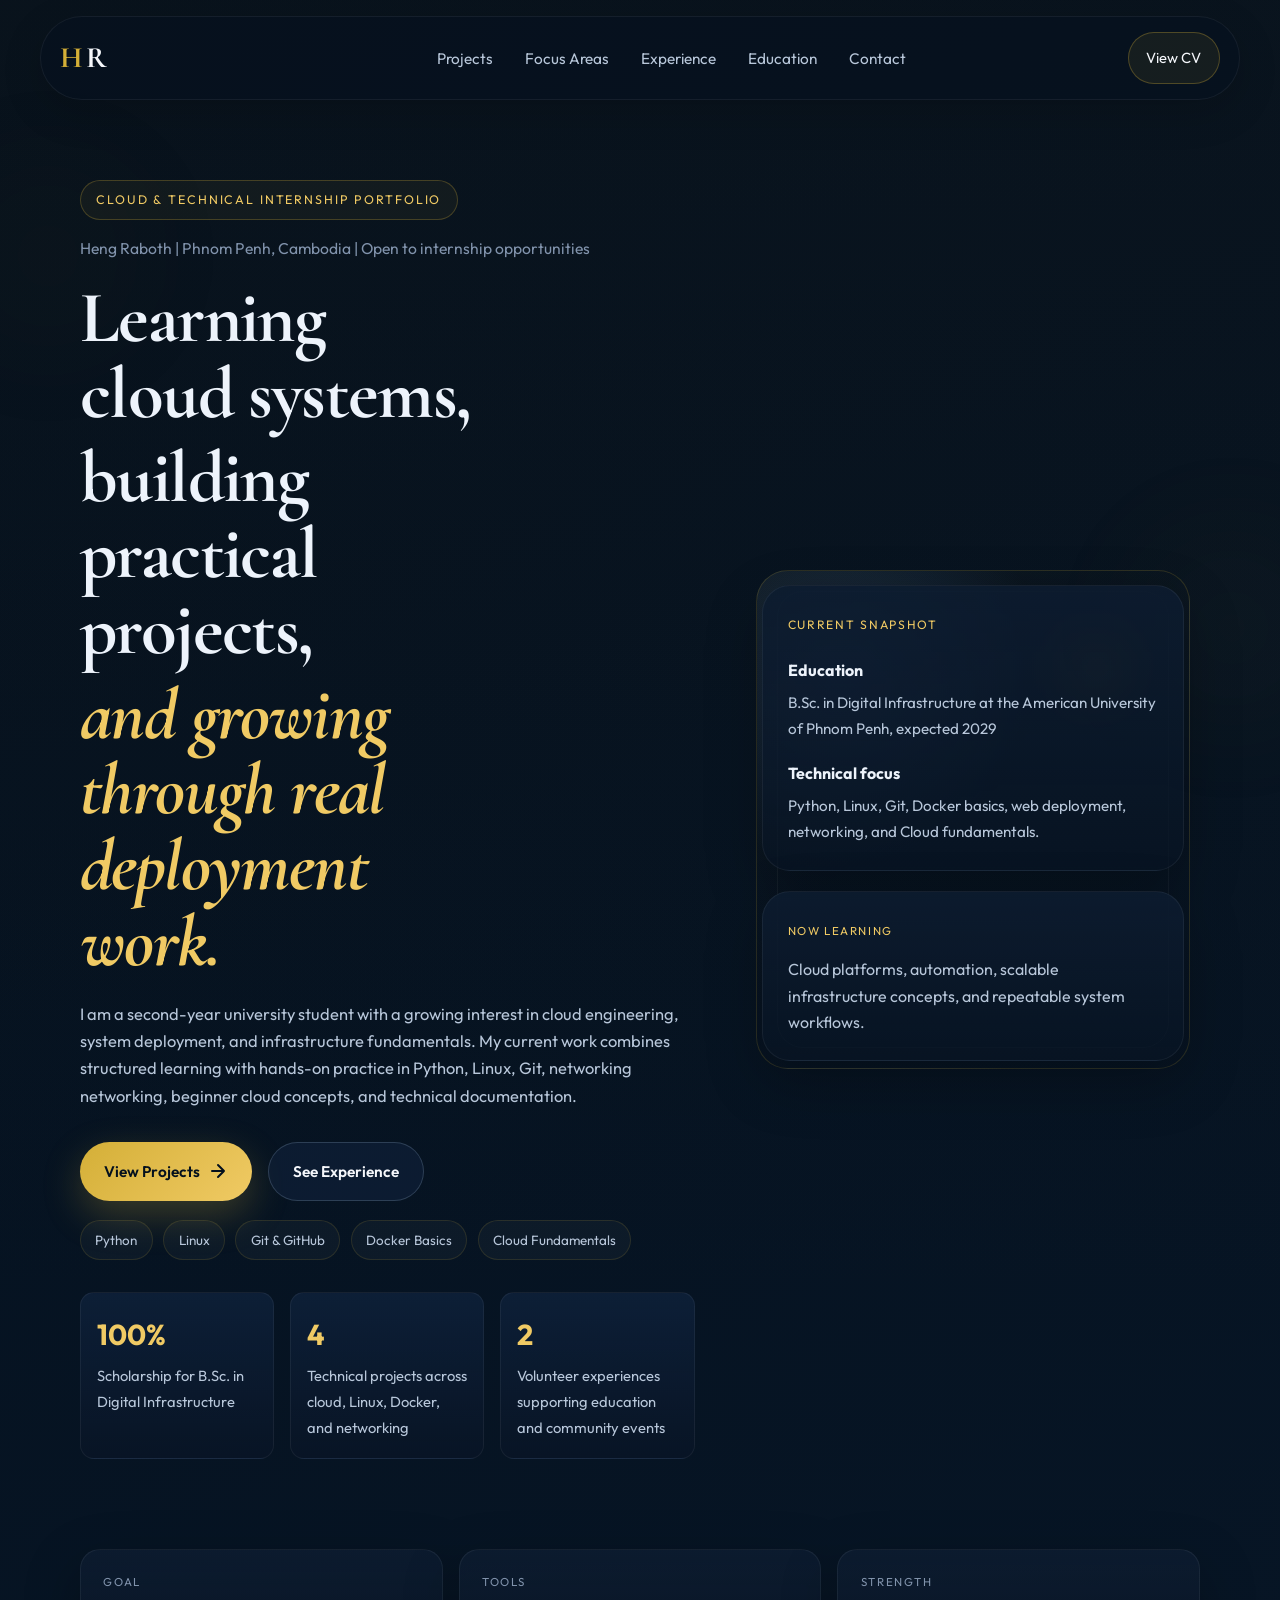
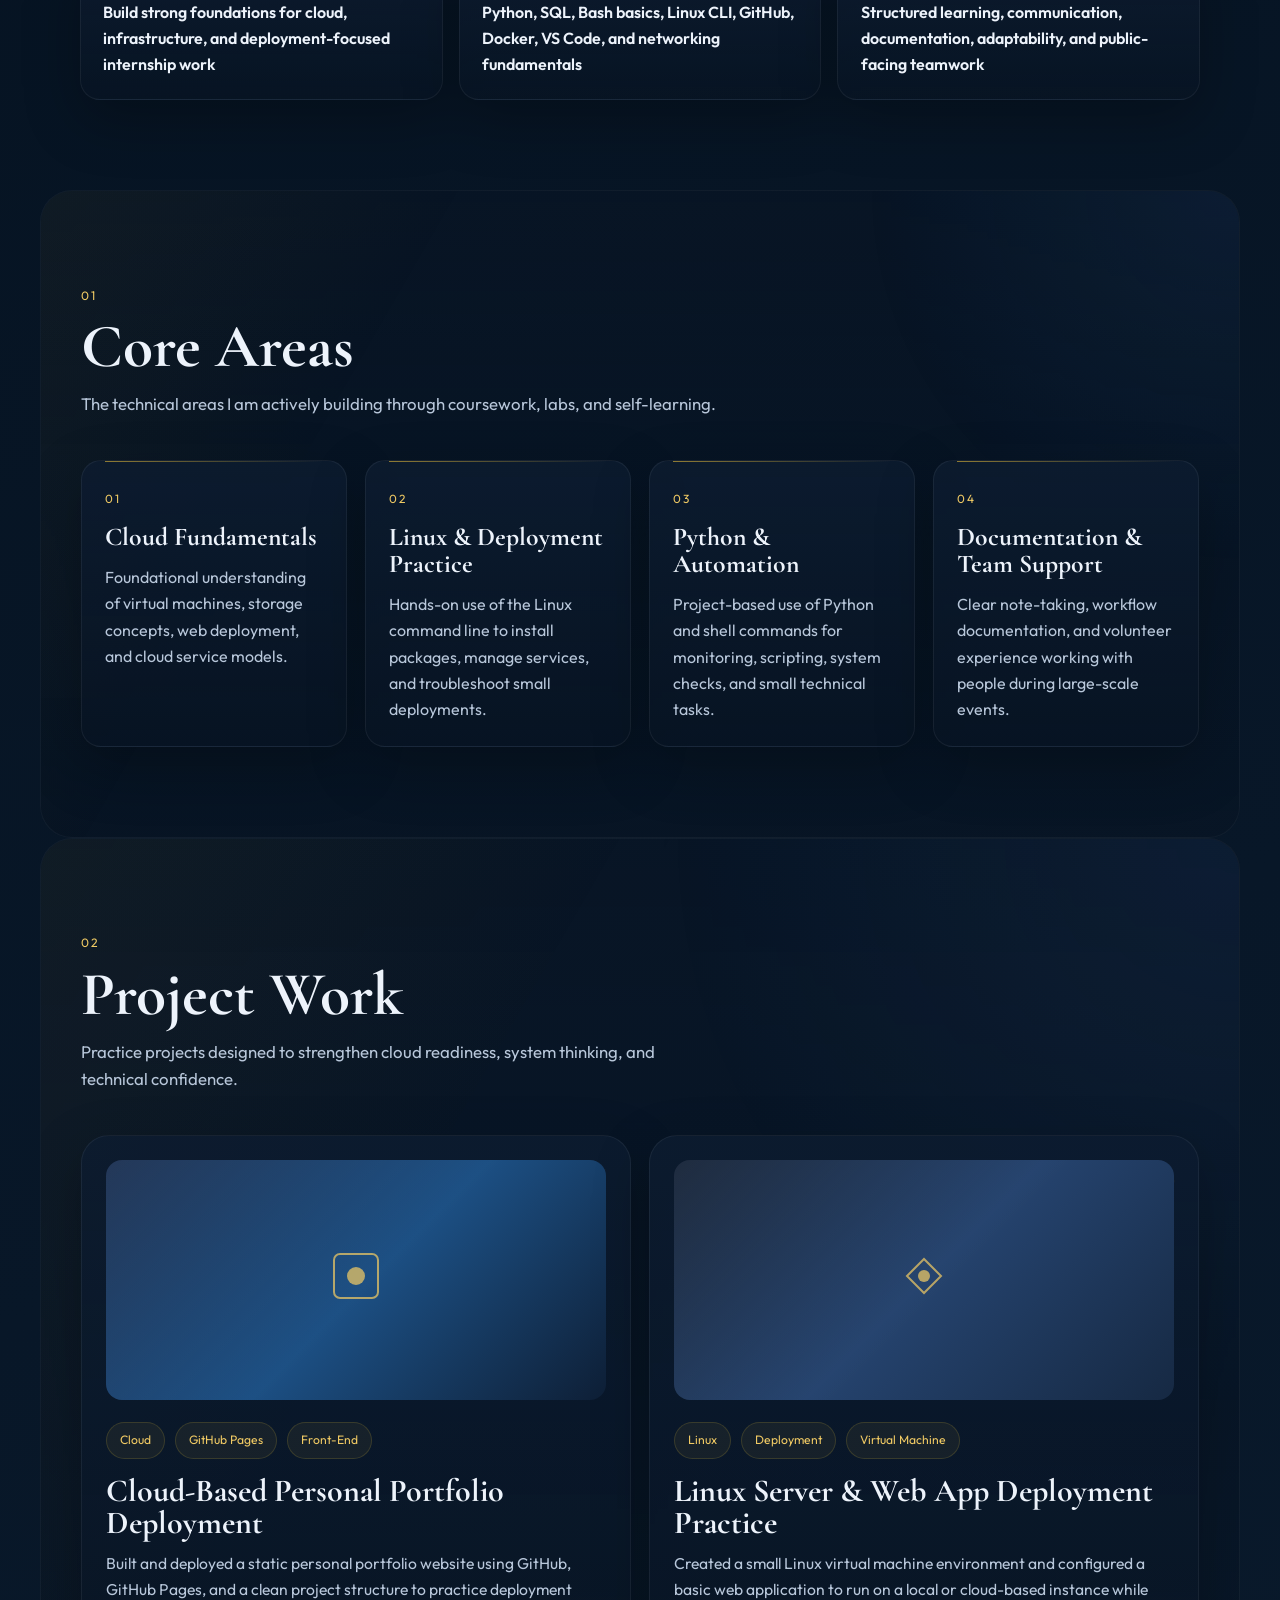
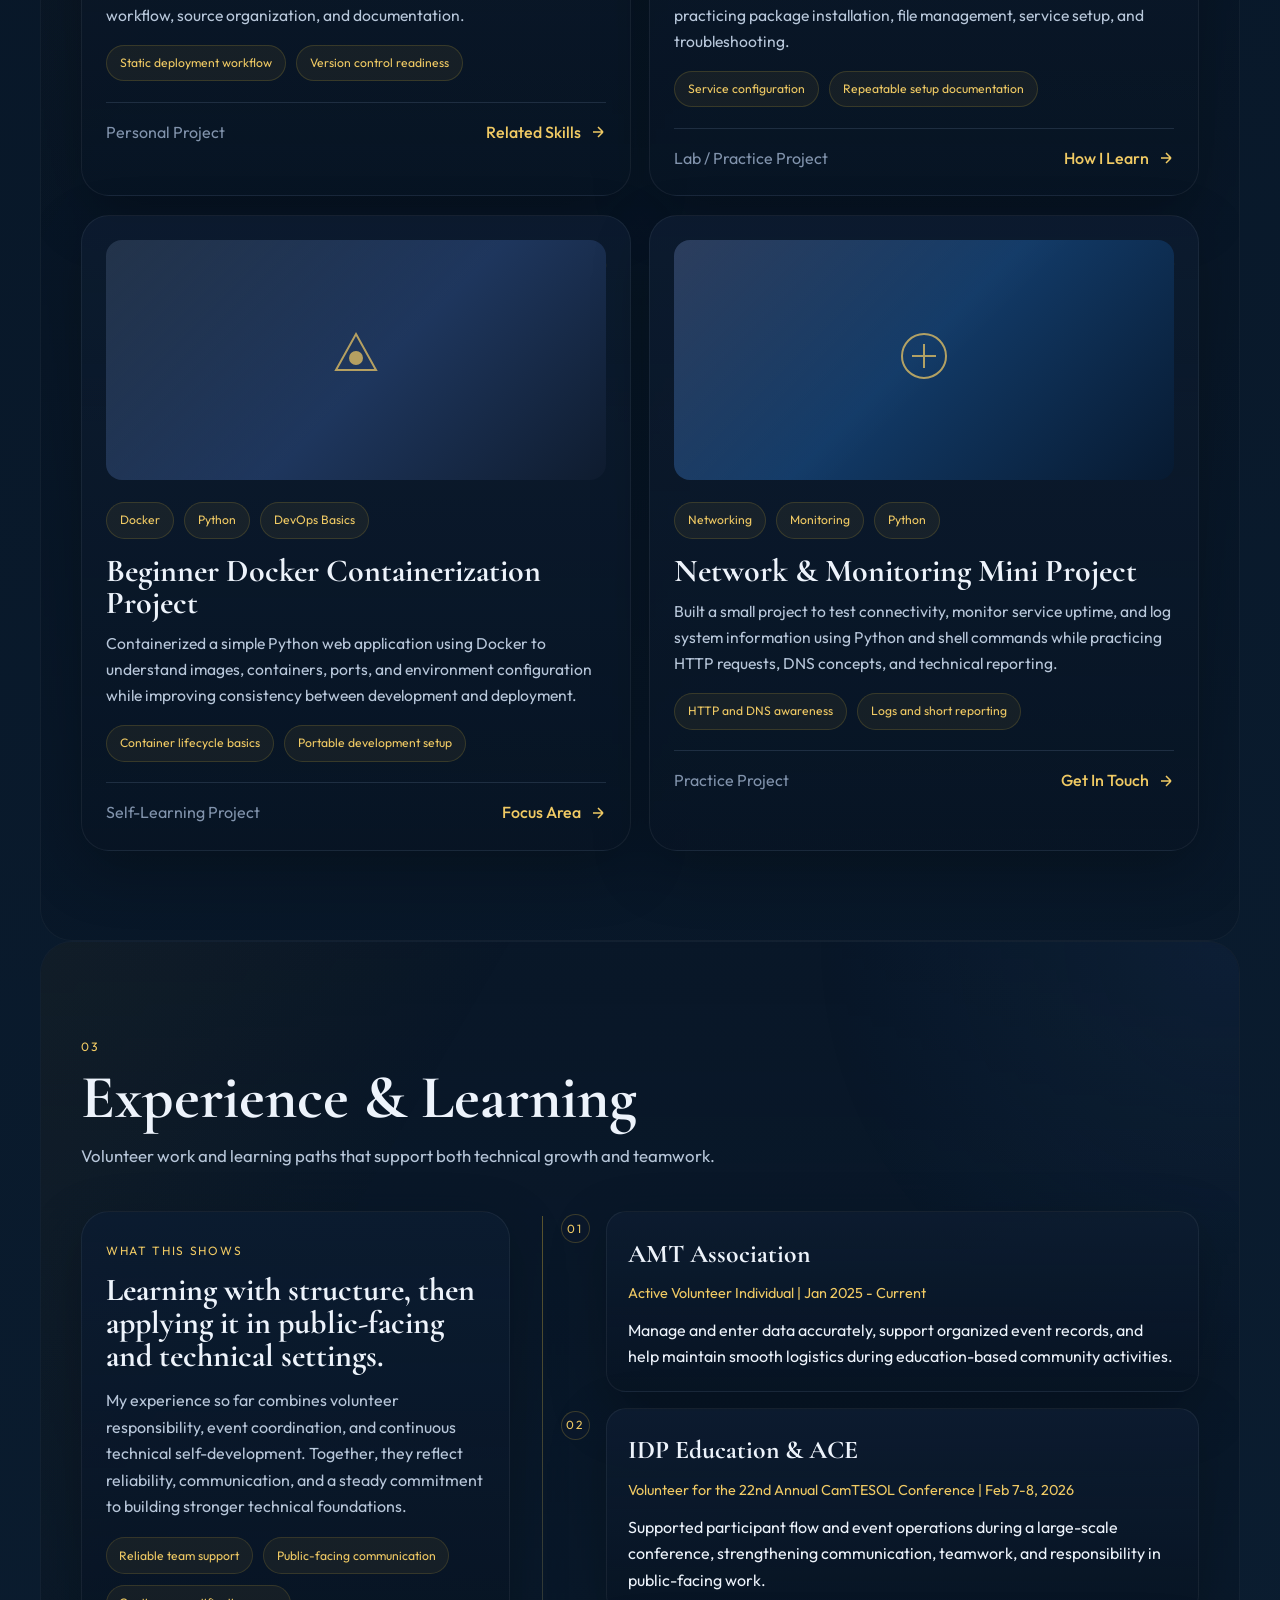
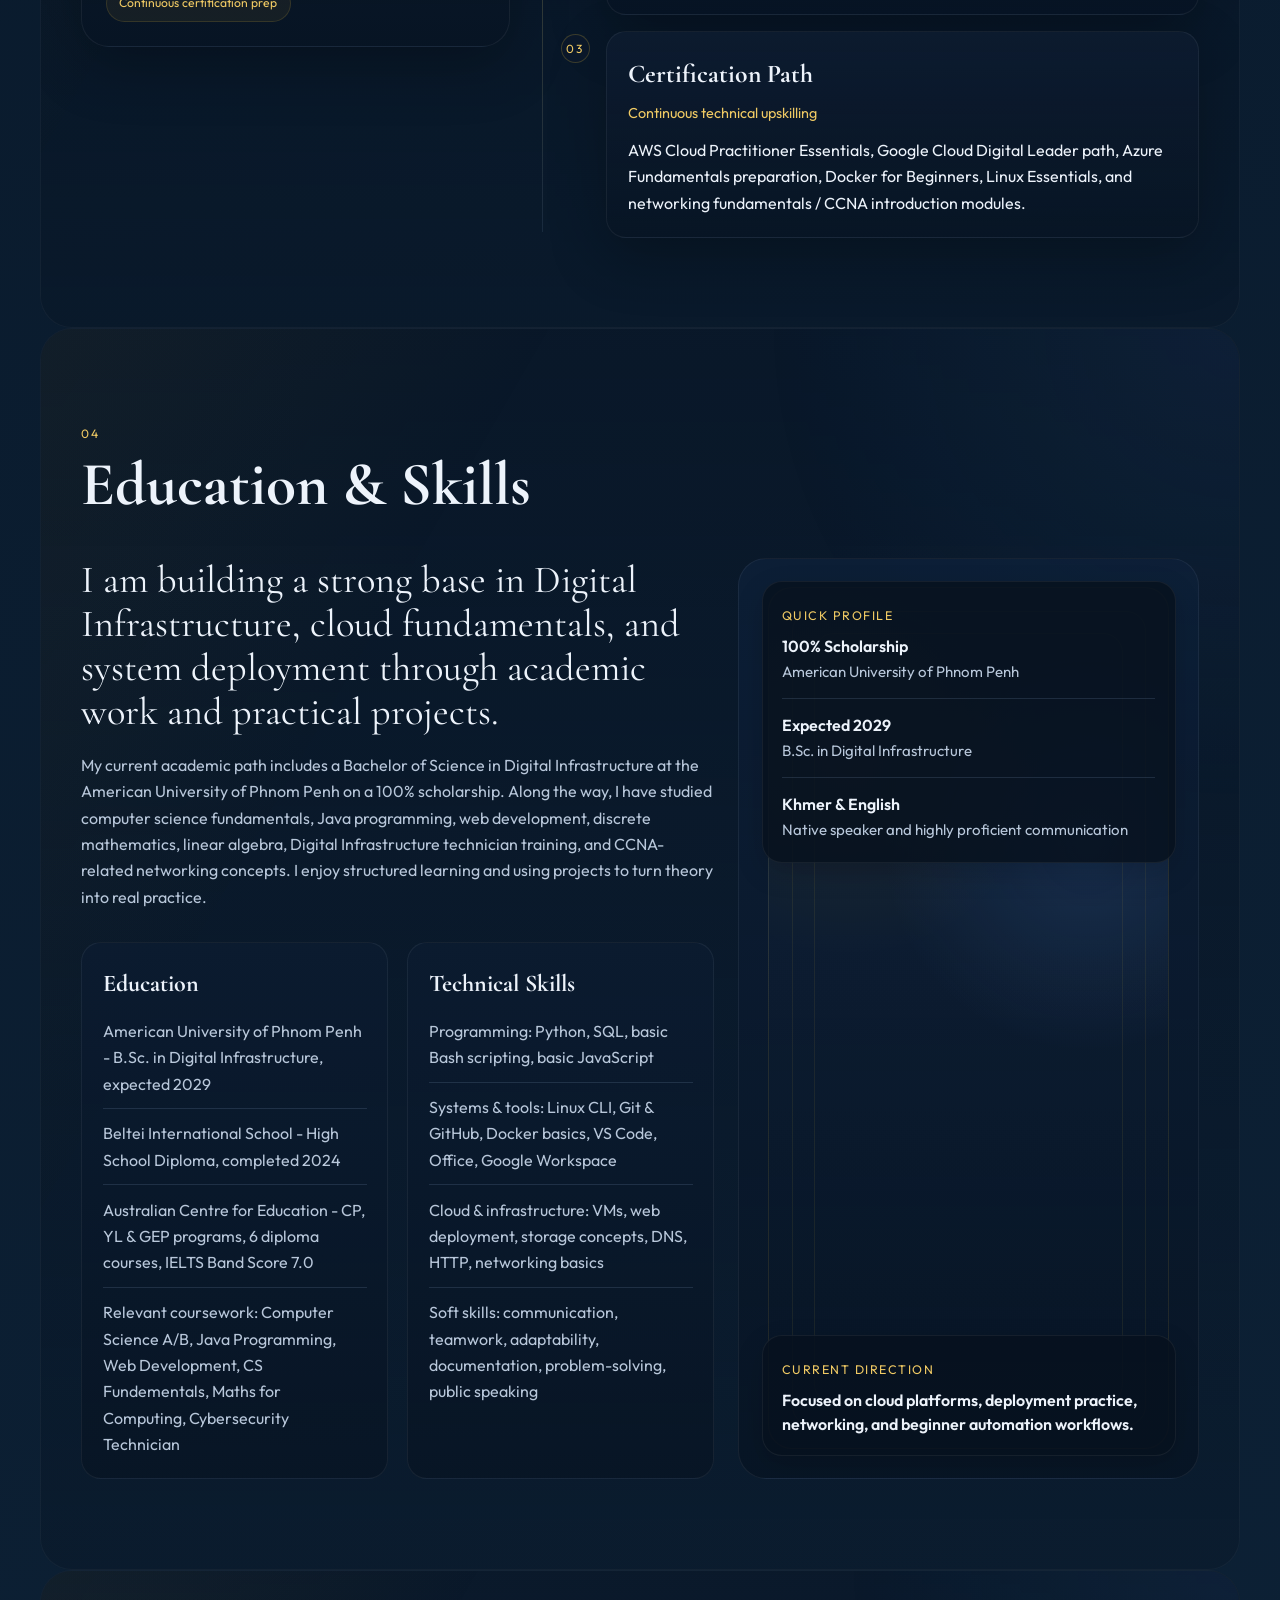
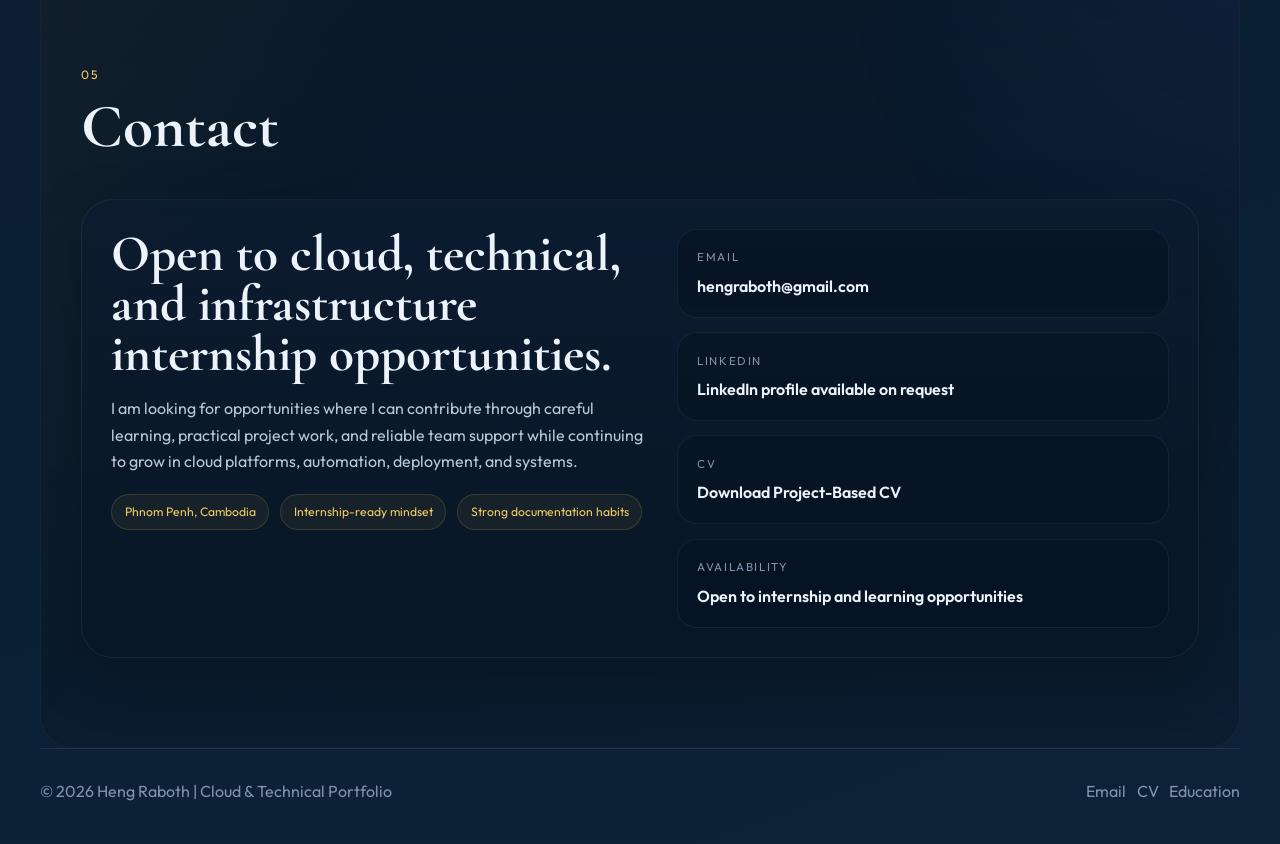
==== commit 8de00aff: "Fix repeated word in hero description Corrected a repeated word in the hero description." ====
--- a/index.html
+++ b/index.html
@@ -53,7 +53,7 @@
                 <p class="hero-description">
                     I am a second-year university student with a growing interest in cloud engineering, system deployment,
                     and infrastructure fundamentals. My current work combines structured learning with hands-on practice in
-                    Python, Linux, Git, networking basics, beginner cloud concepts, and technical documentation.
+                    Python, Linux, Git, networking networking, beginner cloud concepts, and technical documentation.
                 </p>
                 <div class="hero-cta">
                     <a href="#work" class="btn-primary">
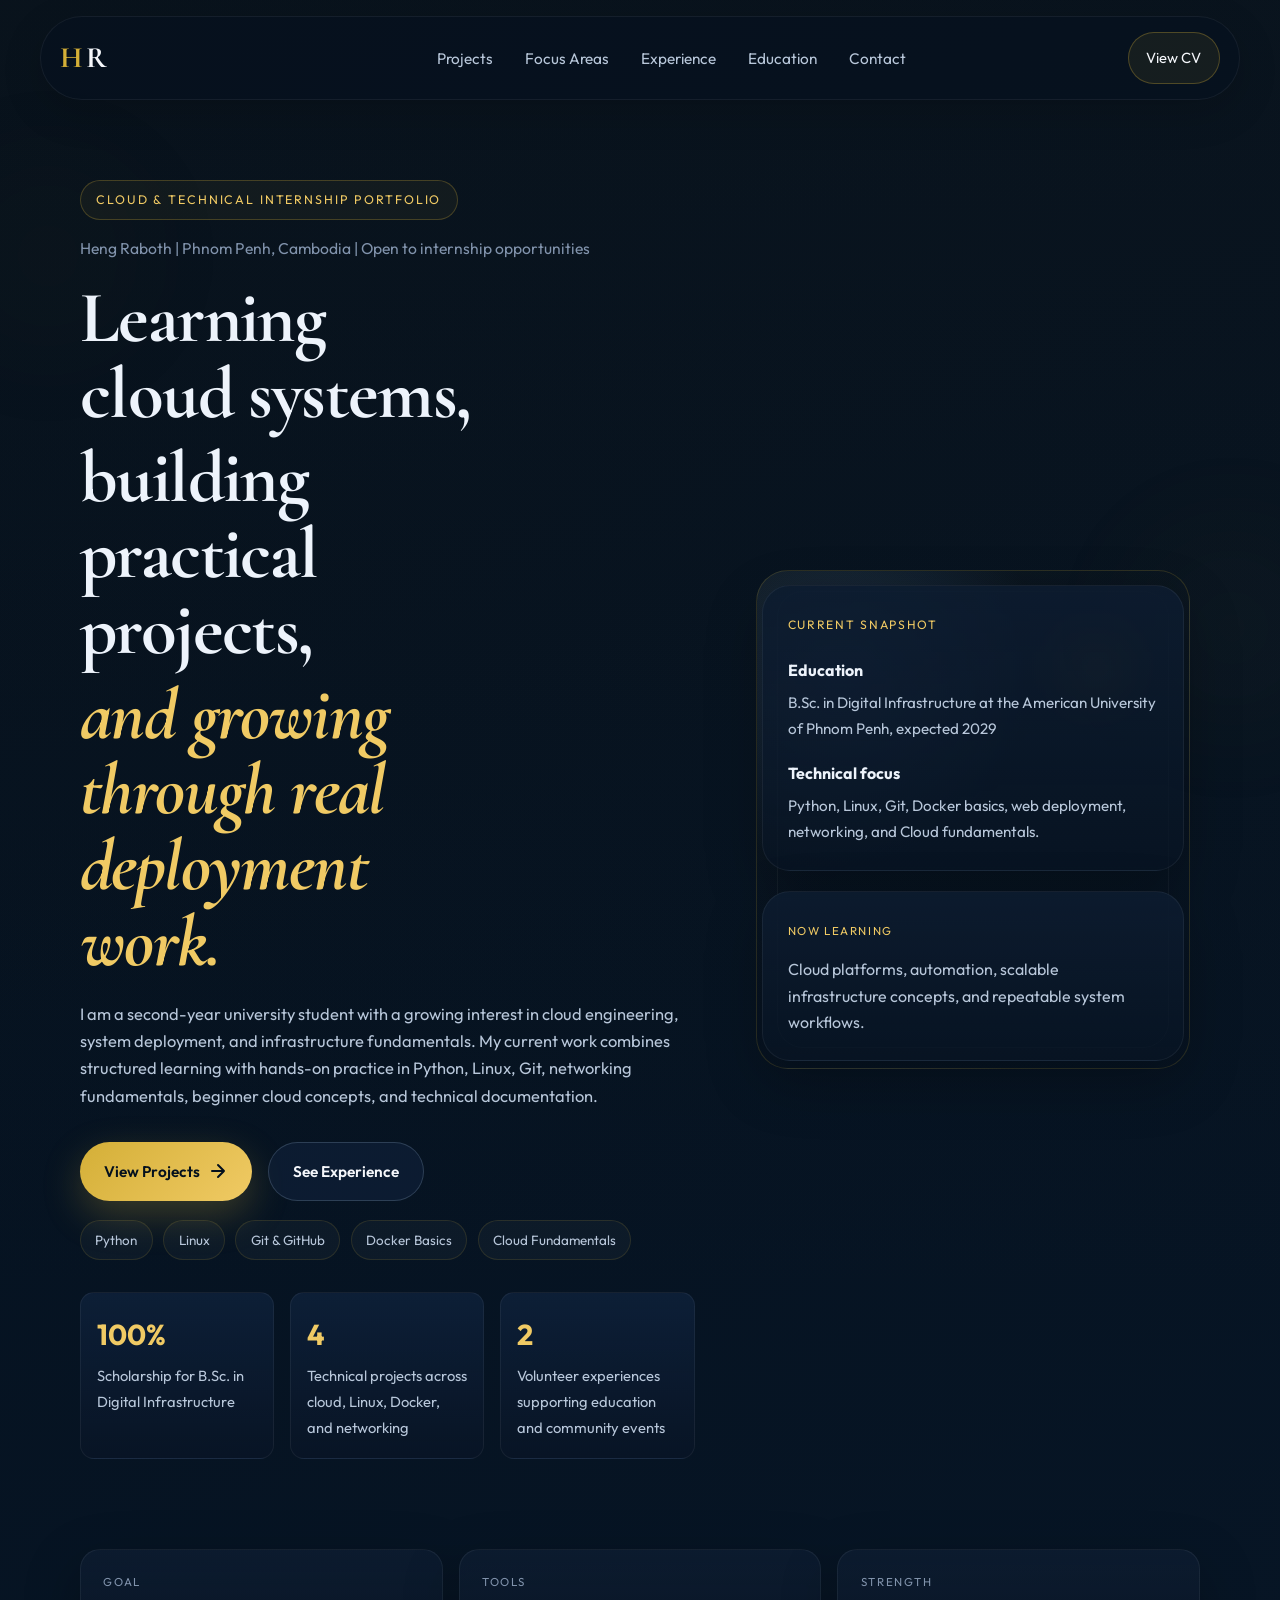
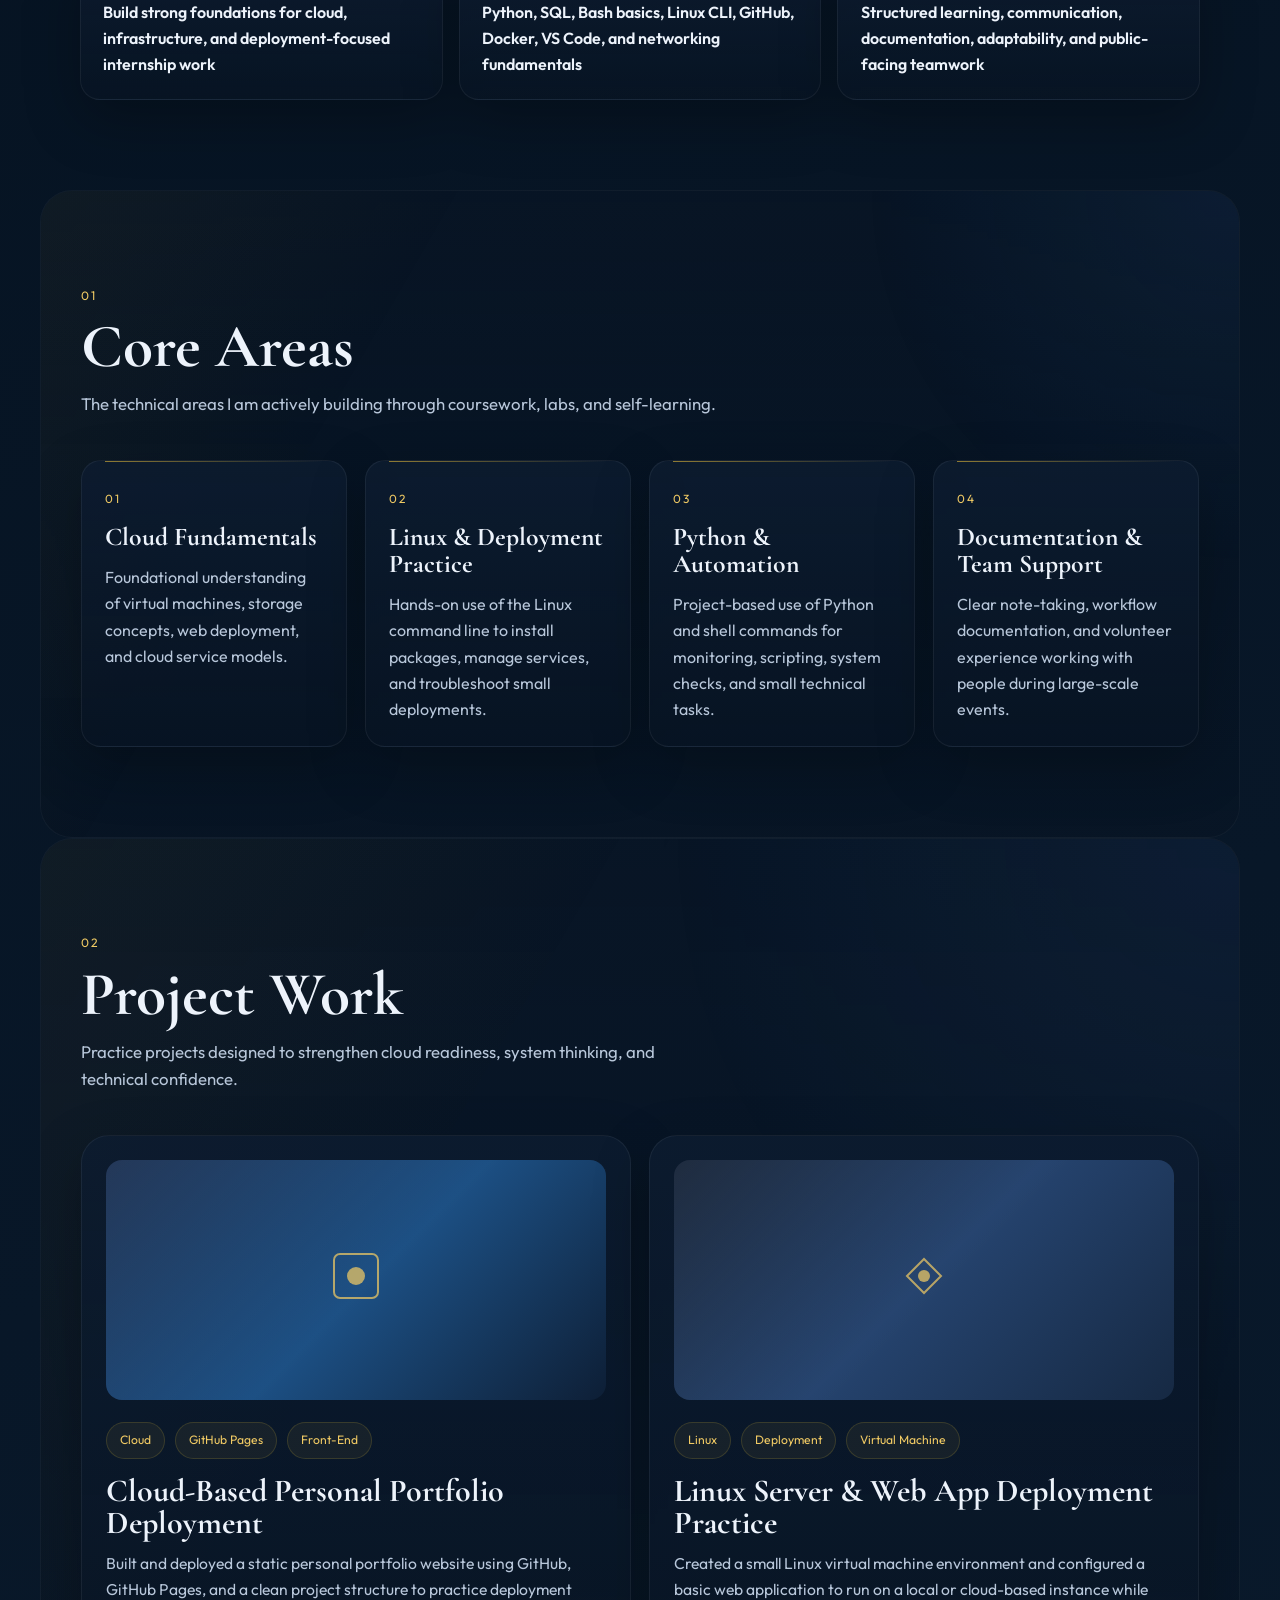
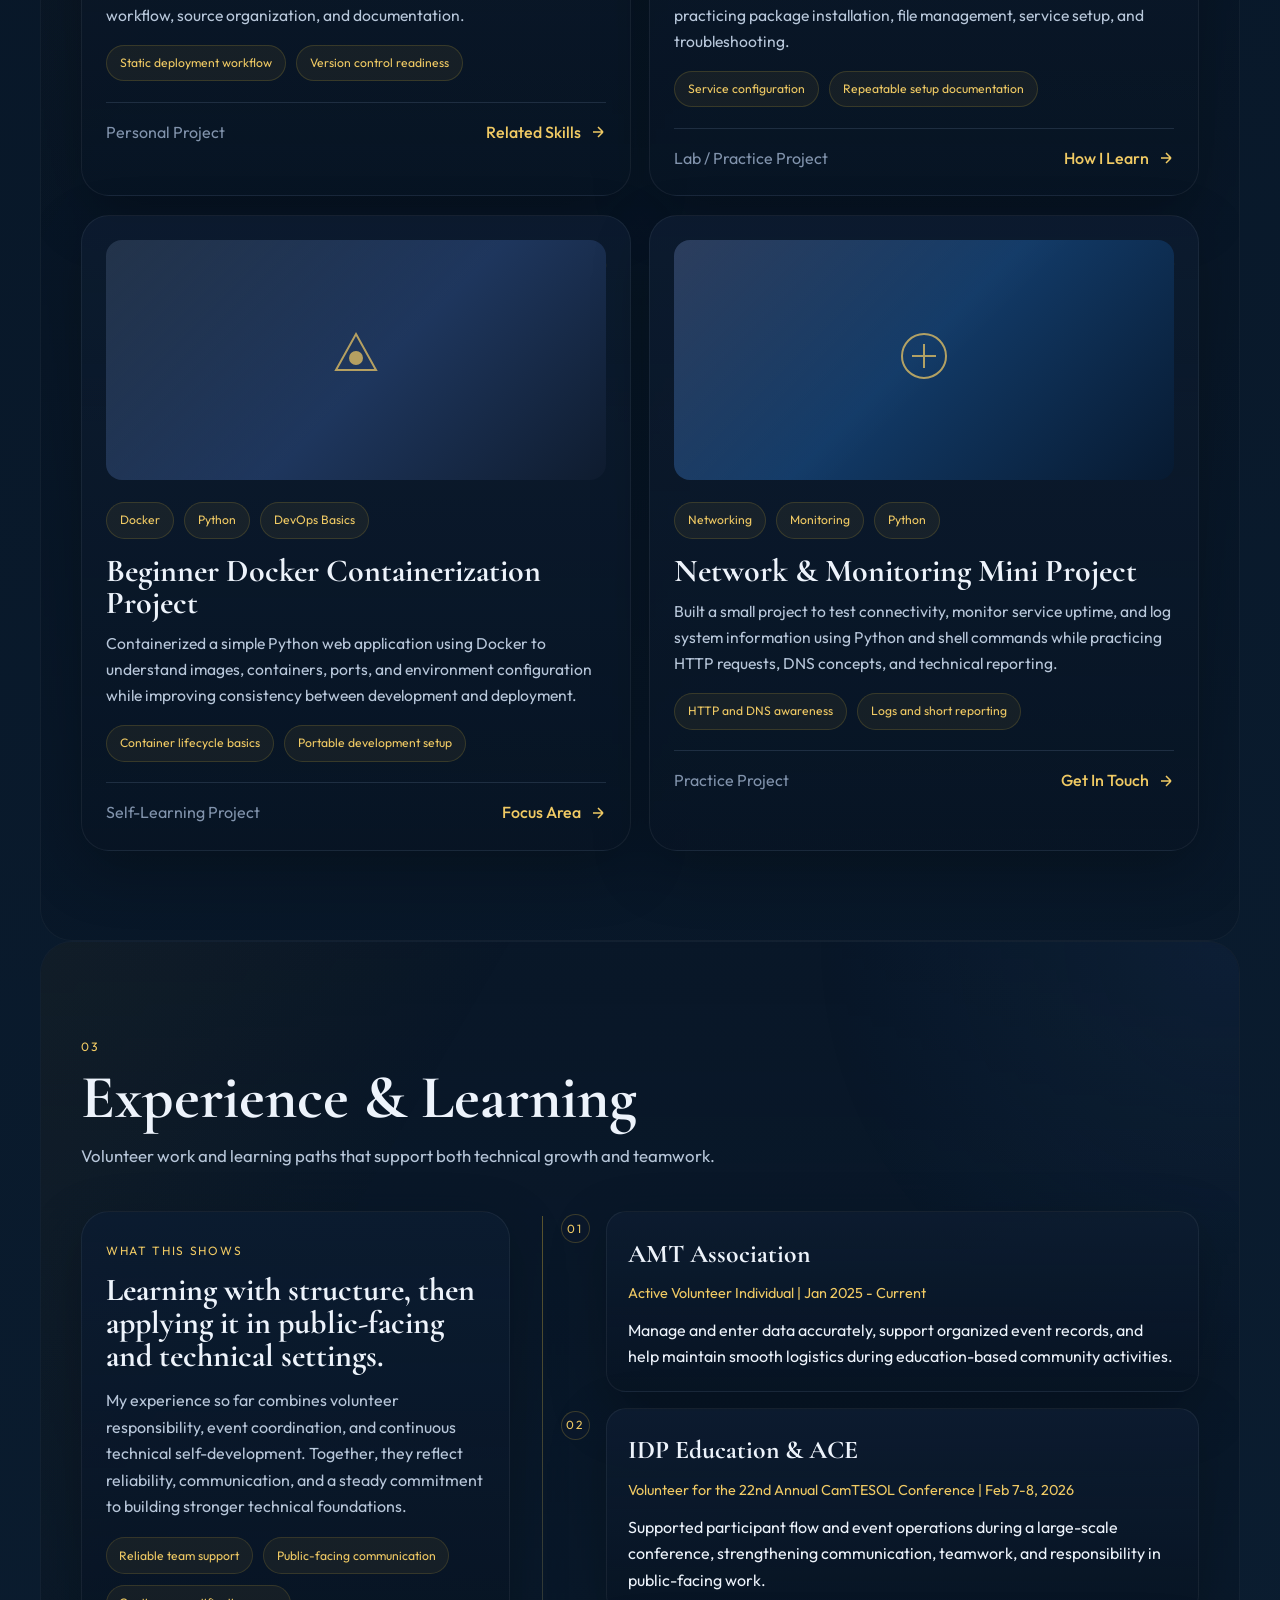
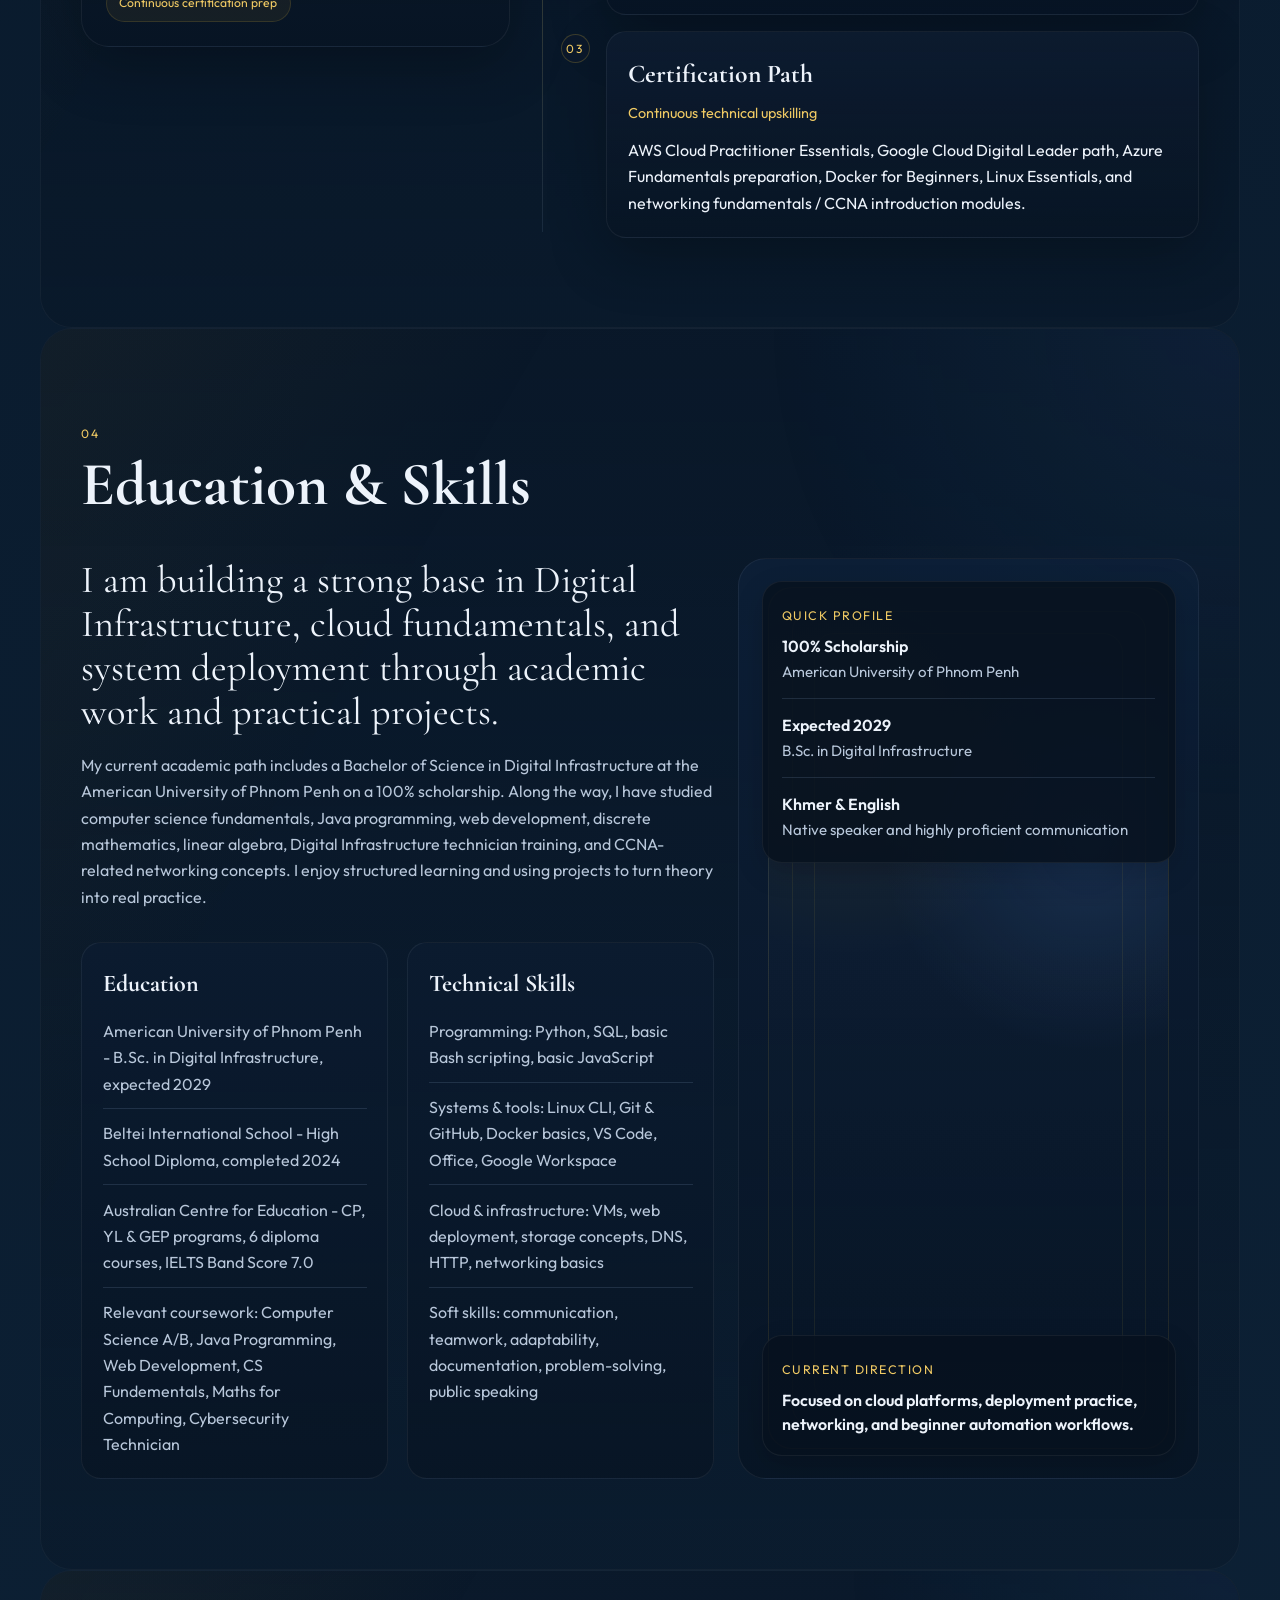
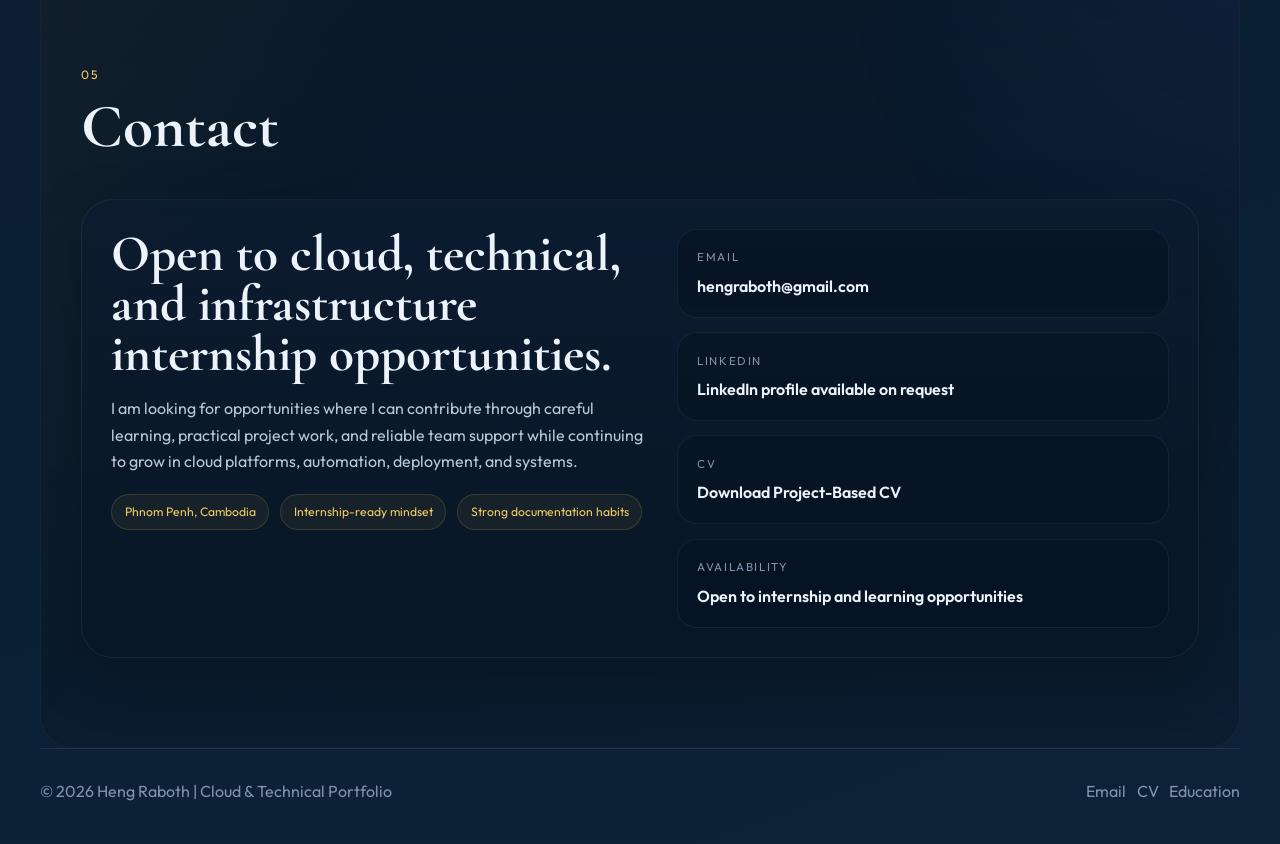
==== commit 1c00796f: "Update index.html" ====
--- a/index.html
+++ b/index.html
@@ -53,7 +53,7 @@
                 <p class="hero-description">
                     I am a second-year university student with a growing interest in cloud engineering, system deployment,
                     and infrastructure fundamentals. My current work combines structured learning with hands-on practice in
-                    Python, Linux, Git, networking networking, beginner cloud concepts, and technical documentation.
+                    Python, Linux, Git, networking fundamentals, beginner cloud concepts, and technical documentation.
                 </p>
                 <div class="hero-cta">
                     <a href="#work" class="btn-primary">
